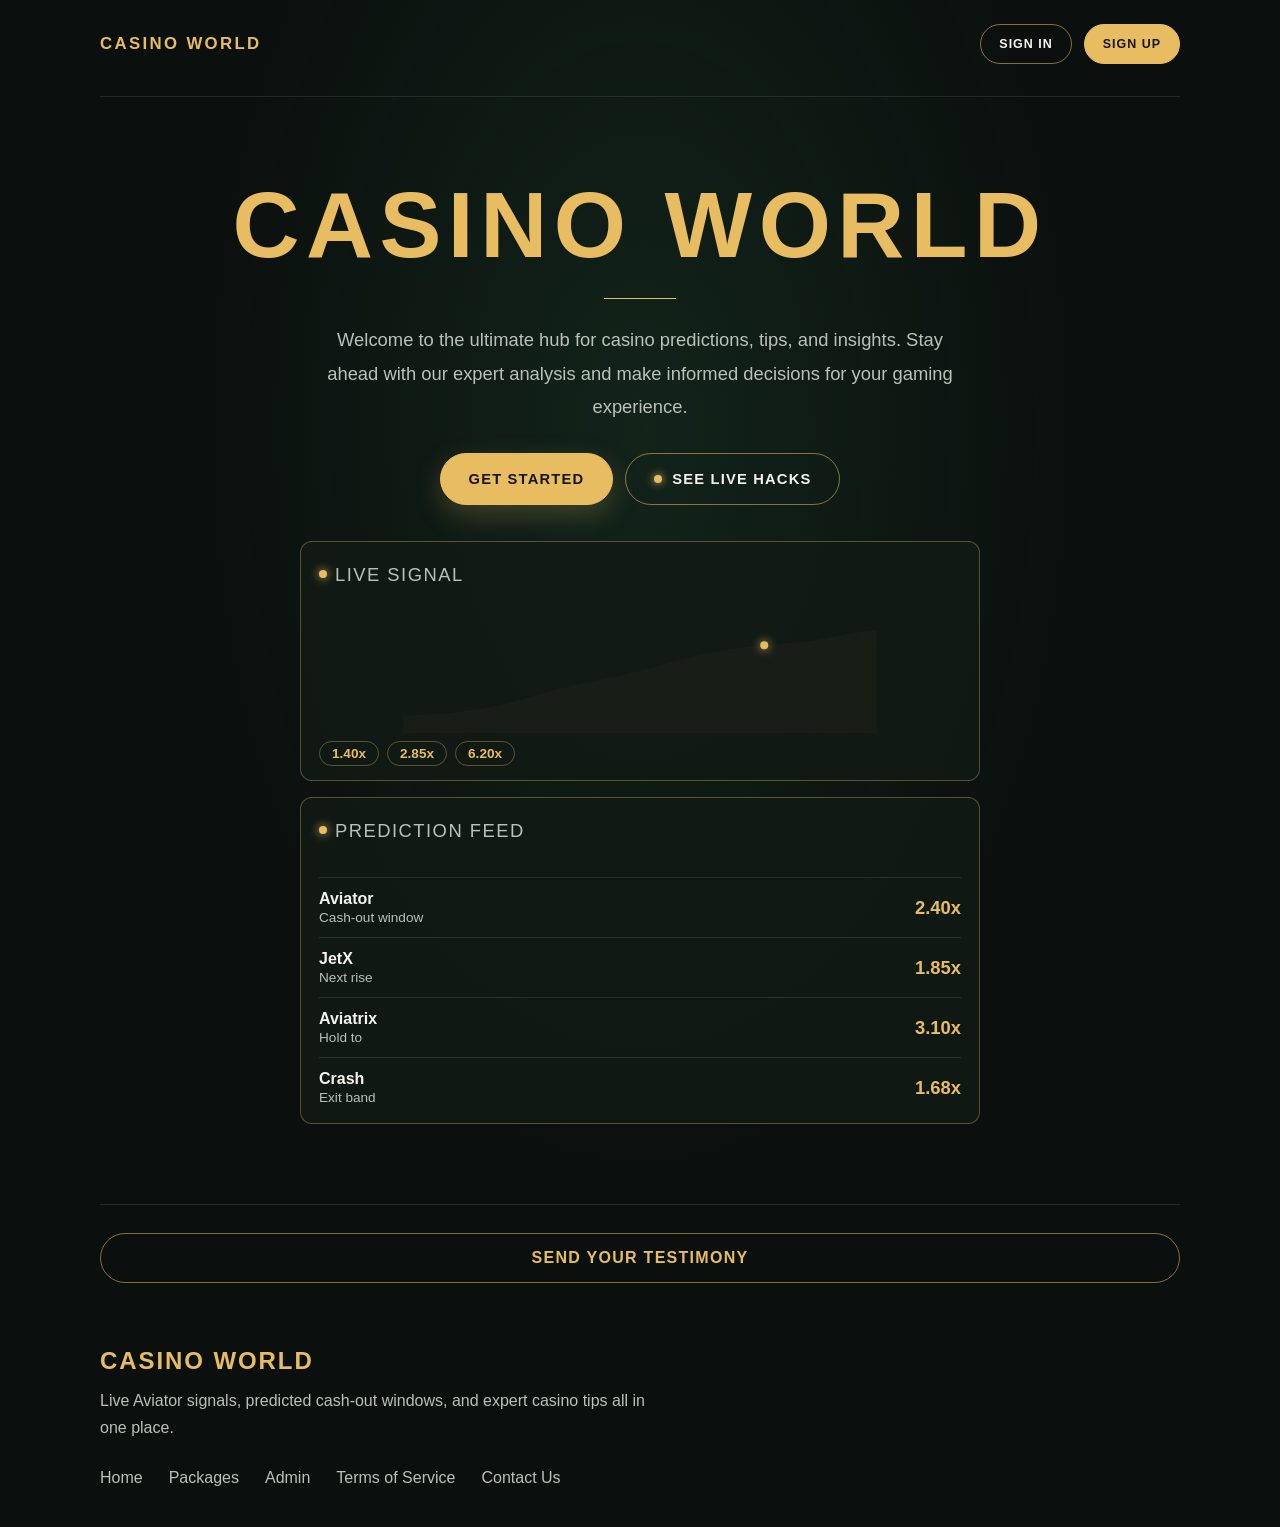
==== index.html @ 579b21f0 "Add the Casino World site." ====
<!DOCTYPE html>
<html lang="en">
    <head>
        <meta charset="UTF-8">
        <meta name="viewport" content="width=device-width, initial-scale=1.0">
        <meta name="description" content="Casino predictions hub for the latest insights and tips.">
        <title>casino world</title>
        <link rel="stylesheet" href="style.css">
    </head>
      <body class="home">
           
        <!-- Header / nav -->
          <div class="header">
            <h2>CASINO WORLD</h2>
            <a class="button" href="login.html">Sign In</a>
            <a class="button" href="signup.html">Sign Up</a>
          </div>
        <hr>
        <!-- Main content /navigation -->
         <div class="main-content">
            <h1> CASINO WORLD </h1>
         <hr>
            <p>Welcome to the ultimate hub for casino predictions, tips, and insights. Stay ahead with our expert analysis and make informed decisions for your gaming experience.</p>
             <div class="actions">
                <a class="button" href="signup.html">Get Started</a>
                <a class="button" href="country.html">See Live Hacks</a>
             </div>
             <div class="signal" aria-hidden="true">
                <p class="signal-kicker"><span class="signal-live"></span> Live signal</p>
                <svg class="signal-chart" viewBox="0 0 640 150">
                    <path class="signal-fill" d="M24 118 C 150 116, 190 88, 260 76 S 390 36, 480 30 S 560 16, 616 12 L 616 140 L 24 140 Z"></path>
                    <path id="signal-route" class="signal-path" pathLength="1" d="M24 118 C 150 116, 190 88, 260 76 S 390 36, 480 30 S 560 16, 616 12"></path>
                    <circle class="signal-dot" r="5">
                        <animateMotion dur="3.8s" repeatCount="indefinite" calcMode="spline" keyTimes="0;1" keySplines="0.42 0 0.2 1">
                            <mpath href="#signal-route"></mpath>
                        </animateMotion>
                    </circle>
                </svg>
                <div class="signal-reads">
                    <span>1.40x</span>
                    <span>2.85x</span>
                    <span>6.20x</span>
                </div>
             </div>
             <section class="feed" aria-label="Prediction feed">
                <p class="signal-kicker"><span class="signal-live"></span> Prediction feed</p>
                <ul>
                    <li>
                        <span class="feed-copy">
                            <span class="feed-game">Aviator</span>
                            <span class="feed-note">Cash-out window</span>
                        </span>
                        <span class="feed-odd" data-base="2.40" data-swing="0.35">2.40x</span>
                    </li>
                    <li>
                        <span class="feed-copy">
                            <span class="feed-game">JetX</span>
                            <span class="feed-note">Next rise</span>
                        </span>
                        <span class="feed-odd" data-base="1.85" data-swing="0.22">1.85x</span>
                    </li>
                    <li>
                        <span class="feed-copy">
                            <span class="feed-game">Aviatrix</span>
                            <span class="feed-note">Hold to</span>
                        </span>
                        <span class="feed-odd" data-base="3.10" data-swing="0.40">3.10x</span>
                    </li>
                    <li>
                        <span class="feed-copy">
                            <span class="feed-game">Crash</span>
                            <span class="feed-note">Exit band</span>
                        </span>
                        <span class="feed-odd" data-base="1.62" data-swing="0.18">1.62x</span>
                    </li>
                </ul>
             </section>
         </div>
       <hr>
        <!-- Footer / navigation -->
         <button type="button">Send your testimony</button>
         <div class="footer">
            <h1> CASINO WORLD </h1>
            <p>Live Aviator signals, predicted cash-out windows, and expert casino tips all in one place.</p>
             <div class="footer-links">
                <a href="index.html">Home</a>
                <a href="plist.html">Packages</a>
                <a href="admin.html">Admin</a>
                <a href="#">Terms of Service</a>
                <a href="#">Contact Us</a>
             </div>
         </div>
         <script src="java.s"></script>
         </body>
</html>
---- style.css ----
﻿:root {
    color-scheme: dark;
    font-family: "Segoe UI", Arial, sans-serif;
    background: #0b100e;
    color: #f5f3eb;
    font-synthesis: none;
    text-rendering: optimizeLegibility;
    -webkit-font-smoothing: antialiased;
    --gold: #e8bd62;
    --muted: #b9c1ba;
}

* {
    box-sizing: border-box;
}

body {
    min-width: 320px;
    min-height: 100vh;
    margin: 0;
    background:
        radial-gradient(ellipse at 50% 28%, rgba(33, 77, 52, 0.32), transparent 48%),
        #0b100e;
}

.header,
.main-content,
.packages,
.footer,
body > button,
body > hr {
    width: min(100% - 48px, 1080px);
    margin-right: auto;
    margin-left: auto;
}

.header {
    display: flex;
    align-items: center;
    gap: 12px;
    padding: 24px 0;
}

.header h2 {
    margin: 0 auto 0 0;
    color: var(--gold);
    font-size: 1.05rem;
    letter-spacing: 0.14em;
}

button,
a.button {
    display: inline-flex;
    align-items: center;
    justify-content: center;
    min-height: 44px;
    padding: 0 20px;
    border: 1px solid rgba(232, 189, 98, 0.55);
    border-radius: 7px;
    background: transparent;
    color: #f5f3eb;
    font: inherit;
    font-weight: 600;
    text-decoration: none;
    cursor: pointer;
    transition: background-color 160ms ease, transform 160ms ease;
}

button:hover,
a.button:hover {
    transform: translateY(-1px);
    background: rgba(232, 189, 98, 0.12);
}

button:focus-visible,
a:focus-visible {
    outline: 2px solid var(--gold);
    outline-offset: 4px;
}

.header a.button:last-child,
.main-content a.button:first-of-type {
    border-color: var(--gold);
    background: var(--gold);
    color: #17150f;
}

hr {
    height: 1px;
    border: 0;
    background: rgba(255, 255, 255, 0.1);
}

.main-content {
    display: flex;
    min-height: 470px;
    min-width: 0;
    flex-direction: column;
    align-items: center;
    justify-content: center;
    padding: 72px 24px;
    text-align: center;
}

.main-content h1 {
    margin: 0;
    color: var(--gold);
    font-size: clamp(2.8rem, 8vw, 5.8rem);
    line-height: 1.05;
    letter-spacing: 0.07em;
}

.main-content hr {
    width: 72px;
    margin: 24px 0;
    background: var(--gold);
}

.main-content p {
    max-width: 650px;
    margin: 0 0 30px;
    color: var(--muted);
    font-size: clamp(1rem, 2vw, 1.15rem);
    line-height: 1.8;
}

.actions {
    display: flex;
    flex-wrap: wrap;
    justify-content: center;
    gap: 8px;
}

.signal {
    width: min(100%, 680px);
    min-width: 0;
    max-width: 100%;
    margin-top: 36px;
    padding: 16px 18px 14px;
    border: 1px solid rgba(232, 189, 98, 0.35);
    border-radius: 12px;
    background: rgba(18, 26, 22, 0.85);
}

.signal-kicker {
    display: flex;
    align-items: center;
    gap: 8px;
    margin: 0;
    color: var(--muted);
    font-size: 0.75rem;
    letter-spacing: 0.08em;
    text-transform: uppercase;
}

.signal-live {
    width: 8px;
    height: 8px;
    border-radius: 50%;
    background: var(--gold);
    box-shadow: 0 0 10px var(--gold);
    animation: signal-blink 1.6s ease-in-out infinite;
}

.signal-chart {
    display: block;
    width: 100%;
    max-width: 100%;
    height: 120px;
    margin-top: 6px;
}

.signal-fill {
    fill: rgba(232, 189, 98, 0.14);
    opacity: 0.2;
    animation: signal-fill 3.8s ease-in-out infinite;
}

.signal-path {
    fill: none;
    stroke: var(--gold);
    stroke-width: 3;
    stroke-linecap: round;
    stroke-dasharray: 1;
    stroke-dashoffset: 1;
    animation: signal-draw 3.8s ease-in-out infinite;
}

.signal-dot {
    fill: var(--gold);
    filter: drop-shadow(0 0 6px rgba(232, 189, 98, 0.95));
}

.signal-reads {
    display: flex;
    flex-wrap: wrap;
    gap: 8px;
}

.signal-reads span {
    padding: 4px 12px;
    border: 1px solid rgba(232, 189, 98, 0.35);
    border-radius: 999px;
    color: var(--gold);
    font-size: 0.85rem;
    font-weight: 700;
    animation: signal-pop 2.4s ease-in-out infinite;
}

.signal-reads span:nth-child(2) {
    animation-delay: 0.35s;
}

.signal-reads span:nth-child(3) {
    animation-delay: 0.7s;
}

@keyframes signal-blink {
    0%, 100% { opacity: 0.35; }
    50% { opacity: 1; }
}

@keyframes signal-draw {
    0% { stroke-dashoffset: 1; opacity: 0.4; }
    70%, 100% { stroke-dashoffset: 0; opacity: 1; }
}

@keyframes signal-fill {
    0% { opacity: 0; }
    70%, 100% { opacity: 1; }
}

@keyframes signal-pop {
    0%, 100% { opacity: 0.4; transform: translateY(3px); }
    45% { opacity: 1; transform: translateY(0); background: rgba(232, 189, 98, 0.12); }
}

.feed {
    width: min(100%, 680px);
    min-width: 0;
    max-width: 100%;
    margin-top: 16px;
    padding: 16px 18px 6px;
    border: 1px solid rgba(232, 189, 98, 0.35);
    border-radius: 12px;
    background: rgba(18, 26, 22, 0.85);
    text-align: left;
}

.feed ul {
    margin: 10px 0 0;
    padding: 0;
    list-style: none;
}

.feed li {
    display: flex;
    align-items: center;
    gap: 12px;
    padding: 12px 0;
    border-top: 1px solid rgba(255, 255, 255, 0.1);
}

.feed-copy {
    flex: 1;
    min-width: 0;
}

.feed-game,
.feed-note {
    display: block;
}

.feed-game {
    font-weight: 700;
}

.feed-note {
    margin-top: 2px;
    color: var(--muted);
    font-size: 0.85rem;
}

.feed-odd {
    color: var(--gold);
    font-size: 1.15rem;
    font-weight: 700;
}

.feed-odd.is-hot {
    animation: signal-pop 0.55s ease;
}

@media (prefers-reduced-motion: reduce) {
    .signal-live,
    .signal-fill,
    .signal-path,
    .signal-reads span,
    .feed-odd.is-hot {
        animation: none;
    }

    .signal-path {
        stroke-dashoffset: 0;
    }

    .signal-fill,
    .signal-reads span {
        opacity: 1;
    }

    .signal-dot {
        display: none;
    }

    .home .actions a.button:last-of-type::before {
        animation: none;
    }
}

body > button {
    display: block;
    margin-top: 28px;
    color: var(--gold);
}

.home .header a.button,
.home .actions a.button,
.home > button {
    border-radius: 999px;
    letter-spacing: 0.08em;
    text-transform: uppercase;
}

.home .header a.button {
    min-height: 40px;
    padding: 0 18px;
    font-size: 0.78rem;
}

.home .actions {
    gap: 12px;
}

.home .actions a.button {
    min-height: 52px;
    padding: 0 28px;
    font-size: 0.92rem;
}

.home .actions a.button:first-of-type {
    box-shadow: 0 10px 28px rgba(232, 189, 98, 0.22);
}

.home .actions a.button:last-of-type::before {
    content: "";
    width: 8px;
    height: 8px;
    margin-right: 10px;
    border-radius: 50%;
    background: var(--gold);
    box-shadow: 0 0 8px var(--gold);
    animation: signal-blink 1.6s ease-in-out infinite;
}

.home .header a.button:hover,
.home .actions a.button:hover,
.home > button:hover {
    background: var(--gold);
    color: #17150f;
}

.home .actions a.button:last-of-type:hover::before {
    background: #17150f;
    box-shadow: none;
}

.home > button {
    min-height: 50px;
    border-color: rgba(232, 189, 98, 0.55);
    background: transparent;
    color: var(--gold);
}

.footer {
    padding: 64px 0 40px;
}

.footer h1 {
    margin: 0 0 12px;
    color: var(--gold);
    font-size: 1.5rem;
    letter-spacing: 0.08em;
}

.footer p {
    max-width: 560px;
    margin: 0;
    color: var(--muted);
    line-height: 1.7;
}

.footer-links {
    display: flex;
    flex-wrap: wrap;
    gap: 12px 26px;
    margin-top: 28px;
}

.footer-links a {
    color: var(--muted);
    text-decoration: none;
}

.footer-links a:hover {
    color: var(--gold);
}

.packages {
    max-width: 720px;
    padding-bottom: 24px;
}

.packages h1 {
    margin: 8px 0 8px;
    color: var(--gold);
    font-size: clamp(2rem, 5vw, 3rem);
    letter-spacing: 0.06em;
    text-align: center;
}

.packages .subtitle {
    margin: 0 0 28px;
    color: var(--muted);
    text-align: center;
}

.card {
    margin-bottom: 16px;
    padding: 24px;
    border: 1px solid rgba(232, 189, 98, 0.35);
    border-radius: 12px;
    background: rgba(18, 26, 22, 0.85);
    box-shadow: 0 20px 50px rgba(0, 0, 0, 0.28);
}

.price {
    color: var(--gold);
    font-size: 1.75rem;
    font-weight: 700;
}

.price .currency {
    margin-right: 4px;
    font-size: 0.72em;
}

.available {
    margin-left: 10px;
    padding: 3px 10px;
    border: 1px solid var(--gold);
    border-radius: 999px;
    color: var(--gold);
    font-size: 0.75rem;
    letter-spacing: 0.06em;
}

.desc {
    margin: 12px 0 18px;
    color: var(--muted);
}

.card button,
.card a.button {
    width: 100%;
    border-color: var(--gold);
    background: var(--gold);
    color: #17150f;
}

.card button:hover,
.card a.button:hover {
    background: var(--gold);
}

.momo-card .momo-top {
    display: flex;
    align-items: center;
    justify-content: space-between;
    color: var(--muted);
    font-size: 0.75rem;
    letter-spacing: 0.08em;
}

.momo-card h1 {
    margin: 14px 0 4px;
    color: var(--gold);
    font-size: 1.5rem;
    letter-spacing: 0.04em;
    text-align: left;
}

.login-container.momo-card p {
    margin: 0;
    color: var(--muted);
    text-align: left;
}

.momo-card .amount,
.momo-card .green {
    color: var(--gold);
    font-weight: 700;
}

.momo-card .amount {
    margin: 16px 0;
    font-size: 2rem;
}

.momo-box {
    margin-top: 8px;
    padding: 4px 16px;
    border: 1px solid rgba(232, 189, 98, 0.35);
    border-radius: 12px;
}

.momo-row {
    display: flex;
    align-items: flex-start;
    justify-content: space-between;
    gap: 12px;
    margin: 14px 0;
    font-size: 0.9rem;
}

.momo-row .label {
    color: var(--muted);
    letter-spacing: 0.06em;
}

.momo-row .value {
    min-width: 0;
    font-weight: 700;
    text-align: right;
    overflow-wrap: anywhere;
}

button.copy {
    min-height: 0;
    margin-left: 8px;
    padding: 4px 10px;
    border: 1px solid var(--gold);
    border-radius: 999px;
    background: transparent;
    color: var(--gold);
    font-size: 0.75rem;
    font-weight: 700;
}

button.copy:hover {
    background: rgba(232, 189, 98, 0.12);
}

.steps {
    margin-top: 20px;
    line-height: 1.6;
}

.steps p + p {
    margin-top: 10px;
}

.upload {
    margin-top: 20px;
}

.receipt {
    display: flex;
    flex-direction: column;
    align-items: center;
    gap: 6px;
    padding: 22px 16px;
    border: 1px dashed rgba(232, 189, 98, 0.55);
    border-radius: 12px;
    background: #0b100e;
    text-align: center;
    cursor: pointer;
}

.receipt:hover,
.receipt:focus-within,
.receipt.is-drag,
.receipt.has-file {
    border-style: solid;
    border-color: var(--gold);
    background: rgba(232, 189, 98, 0.08);
}

.receipt-kicker {
    color: var(--muted);
    font-size: 0.75rem;
    letter-spacing: 0.08em;
}

.receipt-title {
    color: var(--gold);
    font-weight: 700;
}

.receipt-hint {
    color: var(--muted);
    font-size: 0.85rem;
}

.login-container.momo-card .receipt input[type="file"] {
    position: absolute;
    width: 1px;
    height: 1px;
    min-height: 0;
    margin: 0;
    padding: 0;
    overflow: hidden;
    clip: rect(0, 0, 0, 0);
    border: 0;
}

@media (max-width: 560px) {
    .header,
    .main-content,
    .packages,
    .footer,
    body > button,
    body > hr {
        width: min(100% - 32px, 1080px);
    }

    .header {
        flex-wrap: wrap;
        gap: 8px;
    }

    .header h2 {
        flex: 1 0 100%;
        margin-bottom: 4px;
        font-size: 0.85rem;
        letter-spacing: 0.08em;
    }

    .header a.button {
        min-height: 40px;
        padding: 0 12px;
        font-size: 0.85rem;
    }

    .main-content {
        min-height: 420px;
        padding: 56px 0;
    }

    .main-content h1 {
        font-size: 1.75rem;
        letter-spacing: 0.03em;
    }

    .main-content a.button {
        padding: 0 14px;
        font-size: 0.9rem;
    }

    .home .actions {
        flex-direction: column;
        width: 100%;
    }

    .home .actions a.button {
        width: 100%;
    }

    .footer {
        padding-top: 48px;
    }

    .packages h1 {
        font-size: 1.4rem;
        letter-spacing: 0.02em;
        line-height: 1.2;
    }

    .login-container.momo-card {
        padding: 28px 18px;
    }

    .login-container.momo-card .steps p {
        overflow-wrap: anywhere;
    }

    .momo-row {
        flex-direction: column;
        gap: 4px;
    }

    .momo-row .value {
        text-align: left;
    }

    .footer-links {
        gap: 10px 16px;
    }

    .partner-tabs {
        grid-template-columns: 1fr;
    }
}

.login-container {
    width: min(100% - 32px, 420px);
    margin: 10vh auto 0;
    padding: 36px 32px;
    border: 1px solid rgba(232, 189, 98, 0.35);
    border-radius: 12px;
    background: rgba(18, 26, 22, 0.85);
    box-shadow: 0 20px 50px rgba(0, 0, 0, 0.4);
}

.partner-access h2 {
    margin-bottom: 6px;
}

.partner-access .partner-kicker {
    margin: 0 0 20px;
    color: var(--muted);
    font-size: 0.75rem;
    letter-spacing: 0.12em;
    text-transform: uppercase;
}

.partner-tabs {
    display: grid;
    grid-template-columns: 1fr 1fr;
    gap: 8px;
    margin-bottom: 20px;
}

.partner-tabs button {
    min-height: 44px;
    padding: 8px;
    line-height: 1.2;
    text-align: center;
    white-space: normal;
}

@media (max-width: 560px) {
    .partner-tabs {
        grid-template-columns: 1fr;
    }
}

.partner-tabs .is-on {
    border-color: var(--gold);
    background: var(--gold);
    color: #17150f;
}

.partner-access .note {
    color: var(--muted);
}

.partner-access .back-link {
    display: flex;
    width: 100%;
    margin-top: 12px;
}

.login-container h2 {
    margin: 0 0 24px;
    color: var(--gold);
    text-align: center;
    letter-spacing: 0.06em;
}

.login-container form:not([hidden]) {
    display: flex;
    flex-direction: column;
    gap: 8px;
}

.login-container label {
    color: var(--muted);
    font-size: 0.9rem;
}

.login-container input {
    min-height: 44px;
    margin-bottom: 12px;
    padding: 0 14px;
    border: 1px solid rgba(255, 255, 255, 0.18);
    border-radius: 7px;
    background: #0b100e;
    color: #f5f3eb;
    font: inherit;
}

.login-container input:focus {
    border-color: var(--gold);
    outline: 2px solid rgba(232, 189, 98, 0.35);
}

.login-container button[type="submit"] {
    gap: 10px;
    margin-top: 8px;
    border-color: var(--gold);
    background: var(--gold);
    color: #17150f;
}

.login-container button .flag {
    flex: 0 0 auto;
    box-shadow: 0 0 0 1px rgba(23, 21, 15, 0.35);
}

.login-container.country-pick button[type="submit"] {
    justify-content: flex-start;
    min-height: 64px;
    padding: 0 22px;
    border-radius: 999px;
    border-color: rgba(232, 189, 98, 0.55);
    background: transparent;
    color: #f5f3eb;
    font-size: 0.95rem;
    letter-spacing: 0.08em;
    text-transform: uppercase;
}

.login-container.country-pick button[type="submit"]:hover {
    background: var(--gold);
    color: #17150f;
}

.login-container.country-pick .flag,
.login-container.country-pick .flag svg {
    width: 36px;
    height: 24px;
}

.login-container.country-pick .flag {
    border-radius: 4px;
    box-shadow: 0 0 0 1px rgba(232, 189, 98, 0.45);
}

.login-container.connect-card button[type="submit"] {
    min-height: 52px;
    border-radius: 999px;
    letter-spacing: 0.08em;
    text-transform: uppercase;
    font-size: 0.92rem;
    box-shadow: 0 10px 28px rgba(232, 189, 98, 0.22);
}

.login-container.connect-card button[type="submit"]:hover {
    background: var(--gold);
    color: #17150f;
}

.phone-field {
    display: flex;
    align-items: stretch;
    margin-bottom: 12px;
    overflow: hidden;
    border: 1px solid rgba(255, 255, 255, 0.18);
    border-radius: 7px;
    background: #0b100e;
}

.phone-field:focus-within {
    border-color: var(--gold);
    outline: 2px solid rgba(232, 189, 98, 0.35);
}

.dial-code {
    display: flex;
    align-items: center;
    gap: 8px;
    padding: 0 12px;
    border-right: 1px solid rgba(255, 255, 255, 0.18);
    color: var(--gold);
    font-weight: 600;
    white-space: nowrap;
}

.flag {
    display: block;
    width: 24px;
    height: 16px;
    overflow: hidden;
    border-radius: 2px;
}

.flag[hidden] {
    display: none;
}

.flag svg {
    display: block;
    width: 24px;
    height: 16px;
}

.phone-field input {
    min-width: 0;
    flex: 1;
    margin-bottom: 0;
    border: 0;
    border-radius: 0;
}

.phone-field input:focus {
    border-color: transparent;
    outline: none;
}

.login-container p {
    margin: 20px 0 0;
    color: var(--muted);
    text-align: center;
}

.login-container a {
    color: var(--gold);
}

.admin-header,
.admin-main {
    width: min(100% - 48px, 1080px);
    margin-right: auto;
    margin-left: auto;
}

.admin-header {
    display: flex;
    align-items: center;
    gap: 16px;
    padding: 24px 0;
}

.admin-header h2 {
    margin: 0 auto 0 0;
    color: var(--gold);
    font-size: 1.05rem;
    letter-spacing: 0.14em;
}

.admin-header h2 span {
    margin-left: 8px;
    padding: 3px 8px;
    border: 1px solid var(--gold);
    border-radius: 999px;
    color: var(--gold);
    font-size: 0.7rem;
    letter-spacing: 0.08em;
}

.admin-nav {
    display: flex;
    flex-wrap: wrap;
    gap: 8px;
}

.admin-nav .is-on {
    border-color: var(--gold);
    background: var(--gold);
    color: #17150f;
}

.admin-intro {
    display: flex;
    align-items: flex-end;
    justify-content: space-between;
    gap: 16px;
    padding: 12px 0 8px;
}

.admin-intro h1 {
    margin: 0 auto 0 0;
    color: var(--gold);
    font-size: clamp(2rem, 4vw, 3rem);
    letter-spacing: 0.04em;
}

.admin .kicker,
.admin-note p,
.admin .card p,
.admin .empty p {
    color: var(--muted);
}

.admin .kicker {
    margin: 0;
    font-size: 0.75rem;
    letter-spacing: 0.08em;
    text-transform: uppercase;
}

.admin-note h2,
.revenue-section h2,
.testimonies h2,
.partner-add h2 {
    margin: 0 0 8px;
    color: var(--gold);
    letter-spacing: 0.04em;
}

.admin-note {
    margin-bottom: 20px;
}

.admin-stats,
.admin .cards {
    display: grid;
    grid-template-columns: repeat(auto-fit, minmax(220px, 1fr));
    gap: 16px;
    margin-bottom: 16px;
}

.admin .card h3 {
    margin: 0;
    color: var(--muted);
    font-size: 0.8rem;
    font-weight: 600;
    letter-spacing: 0.08em;
    text-transform: uppercase;
}

.admin .amount {
    margin: 10px 0;
    color: var(--gold);
    font-size: 2rem;
    font-weight: 700;
}

.admin .card p:last-child {
    margin: 0;
}

.revenue-section {
    margin-bottom: 16px;
}

.revenue-table .row {
    display: flex;
    justify-content: space-between;
    gap: 12px;
    padding: 12px 0;
    border-bottom: 1px solid rgba(255, 255, 255, 0.1);
}

.revenue-table .row:last-child {
    border-bottom: 0;
    padding-bottom: 0;
}

.revenue-table .row.active span:last-child {
    color: var(--gold);
    font-weight: 700;
}

.testimonies {
    margin: 8px 0 40px;
}

.admin .empty {
    padding: 28px 16px;
    border: 1px dashed rgba(232, 189, 98, 0.55);
    border-radius: 12px;
    text-align: center;
}

.visually-hidden {
    position: absolute;
    width: 1px;
    height: 1px;
    overflow: hidden;
    clip: rect(0, 0, 0, 0);
}

.members-panel {
    margin-bottom: 40px;
}

.member-search {
    display: block;
    margin-bottom: 18px;
}

.member-search input {
    width: 100%;
    min-height: 44px;
    margin: 0;
    padding: 0 14px;
    border: 1px solid rgba(255, 255, 255, 0.18);
    border-radius: 7px;
    background: #0b100e;
    color: #f5f3eb;
    font: inherit;
}

.member-search input:focus {
    border-color: var(--gold);
    outline: 2px solid rgba(232, 189, 98, 0.35);
}

.members-wrap {
    overflow-x: auto;
}

.members {
    width: 100%;
    border-collapse: collapse;
}

.members th {
    padding: 0 16px 12px;
    color: var(--muted);
    font-size: 0.75rem;
    font-weight: 600;
    letter-spacing: 0.08em;
    text-align: left;
    text-transform: uppercase;
}

.members td {
    padding: 16px;
    border-top: 1px solid rgba(255, 255, 255, 0.1);
    vertical-align: middle;
}

.member-name,
.joined-date {
    display: block;
    font-weight: 700;
}

.member-email,
.joined-time {
    display: block;
    margin-top: 4px;
    color: var(--muted);
    font-size: 0.85rem;
}

.badge-unpaid,
.badge-paid {
    display: inline-flex;
    padding: 4px 10px;
    border: 1px solid #e24b4b;
    border-radius: 999px;
    color: #e24b4b;
    font-size: 0.75rem;
    font-weight: 700;
    letter-spacing: 0.06em;
}

.badge-paid {
    border-color: var(--gold);
    color: var(--gold);
}

.referral-pill {
    display: inline-flex;
    padding: 4px 12px;
    border-radius: 999px;
    background: rgba(232, 189, 98, 0.12);
    color: var(--gold);
    font-size: 0.85rem;
    font-weight: 600;
}

.members-empty {
    margin: 16px 0 0;
    color: var(--muted);
    text-align: center;
}

.partner-add {
    margin-bottom: 16px;
}

.partner-add h2 {
    margin-top: 0;
}

.partner-form {
    display: grid;
    grid-template-columns: 1fr 1fr;
    gap: 12px 16px;
}

.partner-form label {
    display: flex;
    flex-direction: column;
    gap: 6px;
    color: var(--muted);
    font-size: 0.75rem;
    font-weight: 600;
    letter-spacing: 0.08em;
    text-transform: uppercase;
}

.partner-form input,
.partner-form select {
    width: 100%;
    min-height: 44px;
    margin: 0;
    padding: 0 14px;
    border: 1px solid rgba(255, 255, 255, 0.18);
    border-radius: 7px;
    background: #0b100e;
    color: #f5f3eb;
    font: inherit;
    font-weight: 400;
    letter-spacing: 0;
    text-transform: none;
}

.partner-form input:focus,
.partner-form select:focus {
    border-color: var(--gold);
    outline: 2px solid rgba(232, 189, 98, 0.35);
}

.partner-form button {
    grid-column: 1 / -1;
}

@media (max-width: 560px) {
    .admin-header,
    .admin-main {
        width: min(100% - 32px, 1080px);
    }

    .admin-header {
        flex-wrap: wrap;
    }

    .admin-header h2 {
        flex: 1 0 100%;
    }

    .admin-intro {
        flex-wrap: wrap;
    }

    .admin-intro {
        align-items: flex-start;
        flex-direction: column;
    }

    .admin-stats,
    .admin .cards {
        grid-template-columns: 1fr;
    }

    .partner-form {
        grid-template-columns: 1fr;
    }
}

@media (prefers-reduced-motion: reduce) {
    *,
    *::before,
    *::after {
        scroll-behavior: auto !important;
        transition-duration: 0.01ms !important;
    }
}
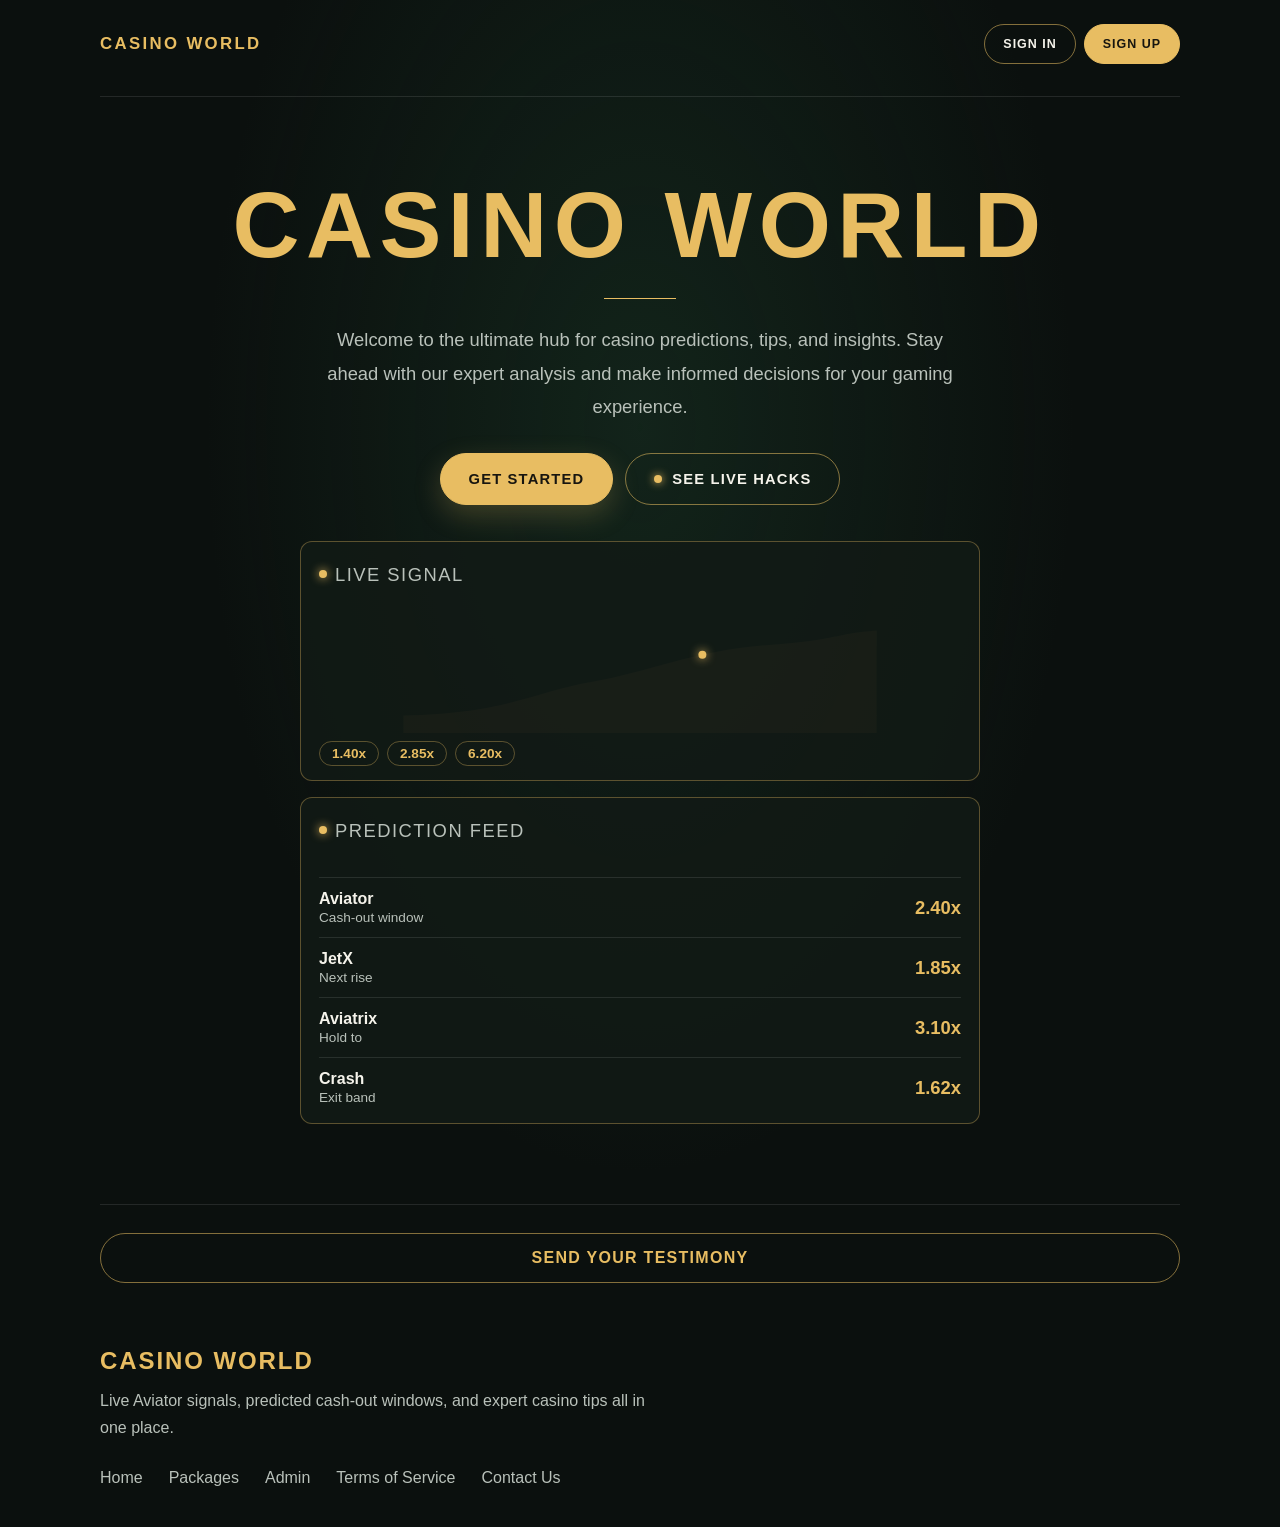
==== commit d02e121f: "Place the sign-in buttons at the top right of the header." ====
--- a/index.html
+++ b/index.html
@@ -12,8 +12,10 @@
         <!-- Header / nav -->
           <div class="header">
             <h2>CASINO WORLD</h2>
-            <a class="button" href="login.html">Sign In</a>
-            <a class="button" href="signup.html">Sign Up</a>
+            <nav class="header-actions">
+                <a class="button" href="login.html">Sign In</a>
+                <a class="button" href="signup.html">Sign Up</a>
+            </nav>
           </div>
         <hr>
         <!-- Main content /navigation -->
--- a/style.css
+++ b/style.css
@@ -46,6 +46,13 @@
     color: var(--gold);
     font-size: 1.05rem;
     letter-spacing: 0.14em;
+}
+
+.header-actions {
+    display: flex;
+    align-items: center;
+    gap: 8px;
+    margin-left: auto;
 }
 
 button,
@@ -646,6 +653,27 @@
         letter-spacing: 0.08em;
     }
 
+    .home .header {
+        flex-wrap: nowrap;
+        align-items: center;
+    }
+
+    .home .header h2 {
+        flex: 1 1 auto;
+        min-width: 0;
+        margin-bottom: 0;
+    }
+
+    .home .header-actions {
+        flex: 0 0 auto;
+    }
+
+    .home .header a.button {
+        min-height: 36px;
+        padding: 0 10px;
+        font-size: 0.68rem;
+    }
+
     .header a.button {
         min-height: 40px;
         padding: 0 12px;
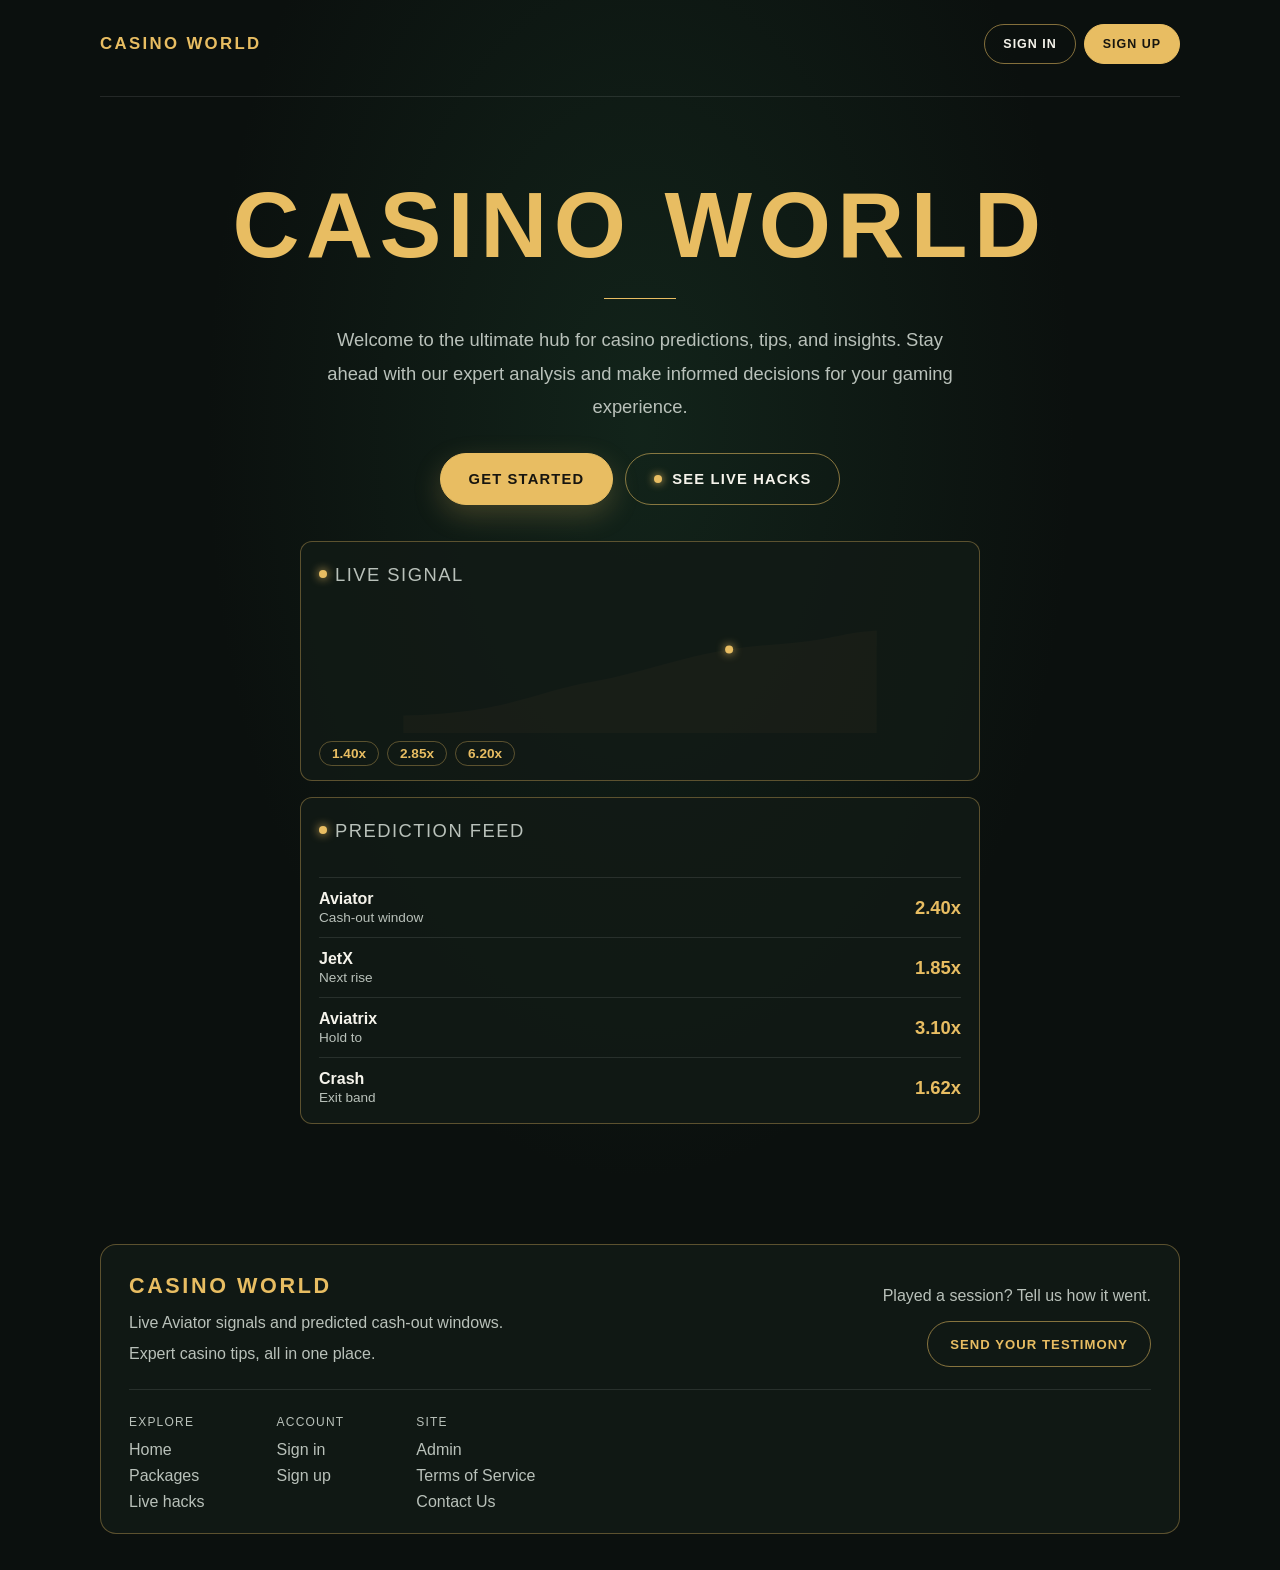
==== commit 1808798a: "Arrange the front-page footer into clear sections." ====
--- a/index.html
+++ b/index.html
@@ -78,20 +78,38 @@
                 </ul>
              </section>
          </div>
-       <hr>
-        <!-- Footer / navigation -->
-         <button type="button">Send your testimony</button>
-         <div class="footer">
-            <h1> CASINO WORLD </h1>
-            <p>Live Aviator signals, predicted cash-out windows, and expert casino tips all in one place.</p>
-             <div class="footer-links">
-                <a href="index.html">Home</a>
-                <a href="plist.html">Packages</a>
-                <a href="admin.html">Admin</a>
-                <a href="#">Terms of Service</a>
-                <a href="#">Contact Us</a>
-             </div>
-         </div>
+        <footer class="footer">
+            <div class="footer-top">
+                <div class="footer-brand">
+                    <h2>Casino World</h2>
+                    <p>Live Aviator signals and predicted cash-out windows.</p>
+                    <p>Expert casino tips, all in one place.</p>
+                </div>
+                <div class="footer-cta">
+                    <p>Played a session? Tell us how it went.</p>
+                    <button type="button">Send your testimony</button>
+                </div>
+            </div>
+            <nav class="footer-nav" aria-label="Footer">
+                <div>
+                    <p class="footer-label">Explore</p>
+                    <a href="index.html">Home</a>
+                    <a href="plist.html">Packages</a>
+                    <a href="country.html">Live hacks</a>
+                </div>
+                <div>
+                    <p class="footer-label">Account</p>
+                    <a href="login.html">Sign in</a>
+                    <a href="signup.html">Sign up</a>
+                </div>
+                <div>
+                    <p class="footer-label">Site</p>
+                    <a href="admin.html">Admin</a>
+                    <a href="#">Terms of Service</a>
+                    <a href="#">Contact Us</a>
+                </div>
+            </nav>
+        </footer>
          <script src="java.s"></script>
          </body>
 </html>
--- a/style.css
+++ b/style.css
@@ -390,36 +390,89 @@
 }
 
 .footer {
-    padding: 64px 0 40px;
-}
-
-.footer h1 {
-    margin: 0 0 12px;
-    color: var(--gold);
-    font-size: 1.5rem;
+    margin-top: 48px;
+    margin-bottom: 36px;
+    padding: 28px 28px 22px;
+    border: 1px solid rgba(232, 189, 98, 0.35);
+    border-radius: 16px;
+    background: rgba(18, 26, 22, 0.85);
+}
+
+.footer-top {
+    display: grid;
+    grid-template-columns: 1.4fr 1fr;
+    gap: 28px;
+    align-items: end;
+    padding-bottom: 22px;
+    border-bottom: 1px solid rgba(255, 255, 255, 0.1);
+}
+
+.footer-brand h2 {
+    margin: 0 0 10px;
+    color: var(--gold);
+    font-size: 1.35rem;
+    letter-spacing: 0.12em;
+    text-transform: uppercase;
+}
+
+.footer p {
+    max-width: 36rem;
+    margin: 0;
+    color: var(--muted);
+    line-height: 1.7;
+}
+
+.footer-brand p + p {
+    margin-top: 4px;
+}
+
+.footer-cta {
+    text-align: right;
+}
+
+.footer-cta p {
+    margin-bottom: 12px;
+}
+
+.footer button {
+    min-height: 46px;
+    padding: 0 22px;
+    border-radius: 999px;
     letter-spacing: 0.08em;
-}
-
-.footer p {
-    max-width: 560px;
-    margin: 0;
-    color: var(--muted);
-    line-height: 1.7;
-}
-
-.footer-links {
-    display: flex;
-    flex-wrap: wrap;
-    gap: 12px 26px;
-    margin-top: 28px;
-}
-
-.footer-links a {
+    text-transform: uppercase;
+    font-size: 0.82rem;
+    color: var(--gold);
+}
+
+.footer button:hover {
+    background: var(--gold);
+    color: #17150f;
+}
+
+.footer-nav {
+    display: grid;
+    grid-template-columns: repeat(3, max-content);
+    gap: 18px 72px;
+    justify-content: start;
+    padding-top: 22px;
+}
+
+.footer-label {
+    margin: 0 0 8px;
+    color: var(--gold);
+    font-size: 0.75rem;
+    letter-spacing: 0.1em;
+    text-transform: uppercase;
+}
+
+.footer-nav a {
+    display: block;
+    margin-top: 8px;
     color: var(--muted);
     text-decoration: none;
 }
 
-.footer-links a:hover {
+.footer-nav a:hover {
     color: var(--gold);
 }
 
@@ -705,7 +758,21 @@
     }
 
     .footer {
-        padding-top: 48px;
+        padding: 22px 18px 16px;
+    }
+
+    .footer-top,
+    .footer-nav {
+        grid-template-columns: 1fr;
+        gap: 18px;
+    }
+
+    .footer-cta {
+        text-align: left;
+    }
+
+    .footer button {
+        width: 100%;
     }
 
     .packages h1 {
@@ -729,10 +796,6 @@
 
     .momo-row .value {
         text-align: left;
-    }
-
-    .footer-links {
-        gap: 10px 16px;
     }
 
     .partner-tabs {
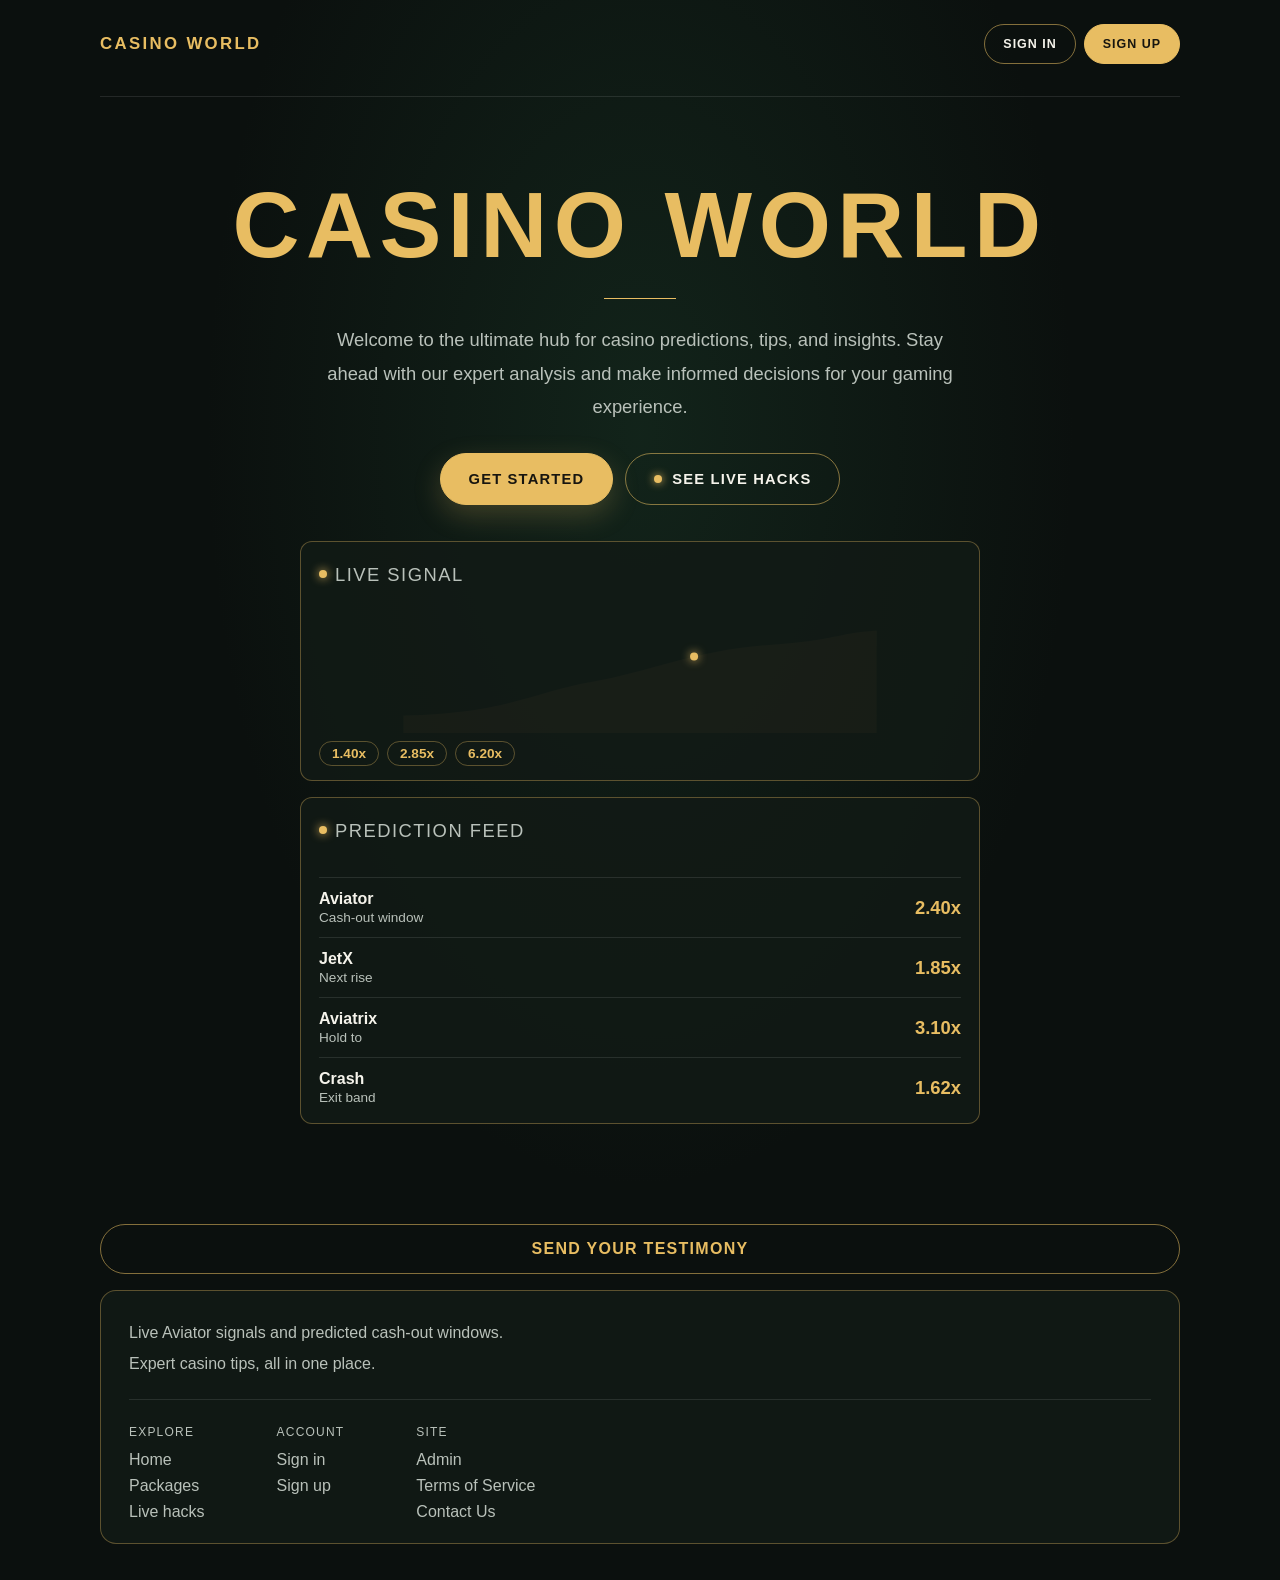
==== commit 378d3479: "Add an admin access code and tidy the overview and footer." ====
--- a/index.html
+++ b/index.html
@@ -78,17 +78,11 @@
                 </ul>
              </section>
          </div>
+        <button type="button">Send your testimony</button>
         <footer class="footer">
-            <div class="footer-top">
-                <div class="footer-brand">
-                    <h2>Casino World</h2>
-                    <p>Live Aviator signals and predicted cash-out windows.</p>
-                    <p>Expert casino tips, all in one place.</p>
-                </div>
-                <div class="footer-cta">
-                    <p>Played a session? Tell us how it went.</p>
-                    <button type="button">Send your testimony</button>
-                </div>
+            <div class="footer-brand">
+                <p>Live Aviator signals and predicted cash-out windows.</p>
+                <p>Expert casino tips, all in one place.</p>
             </div>
             <nav class="footer-nav" aria-label="Footer">
                 <div>
--- a/style.css
+++ b/style.css
@@ -390,7 +390,7 @@
 }
 
 .footer {
-    margin-top: 48px;
+    margin-top: 16px;
     margin-bottom: 36px;
     padding: 28px 28px 22px;
     border: 1px solid rgba(232, 189, 98, 0.35);
@@ -398,11 +398,7 @@
     background: rgba(18, 26, 22, 0.85);
 }
 
-.footer-top {
-    display: grid;
-    grid-template-columns: 1.4fr 1fr;
-    gap: 28px;
-    align-items: end;
+.footer-brand {
     padding-bottom: 22px;
     border-bottom: 1px solid rgba(255, 255, 255, 0.1);
 }
@@ -424,29 +420,6 @@
 
 .footer-brand p + p {
     margin-top: 4px;
-}
-
-.footer-cta {
-    text-align: right;
-}
-
-.footer-cta p {
-    margin-bottom: 12px;
-}
-
-.footer button {
-    min-height: 46px;
-    padding: 0 22px;
-    border-radius: 999px;
-    letter-spacing: 0.08em;
-    text-transform: uppercase;
-    font-size: 0.82rem;
-    color: var(--gold);
-}
-
-.footer button:hover {
-    background: var(--gold);
-    color: #17150f;
 }
 
 .footer-nav {
@@ -761,18 +734,9 @@
         padding: 22px 18px 16px;
     }
 
-    .footer-top,
     .footer-nav {
         grid-template-columns: 1fr;
         gap: 18px;
-    }
-
-    .footer-cta {
-        text-align: left;
-    }
-
-    .footer button {
-        width: 100%;
     }
 
     .packages h1 {
@@ -1024,6 +988,16 @@
     width: min(100% - 48px, 1080px);
     margin-right: auto;
     margin-left: auto;
+}
+
+.admin-header[hidden],
+.admin-main[hidden],
+.admin-lock[hidden] {
+    display: none;
+}
+
+.admin-lock-error {
+    color: #e24b4b;
 }
 
 .admin-header {
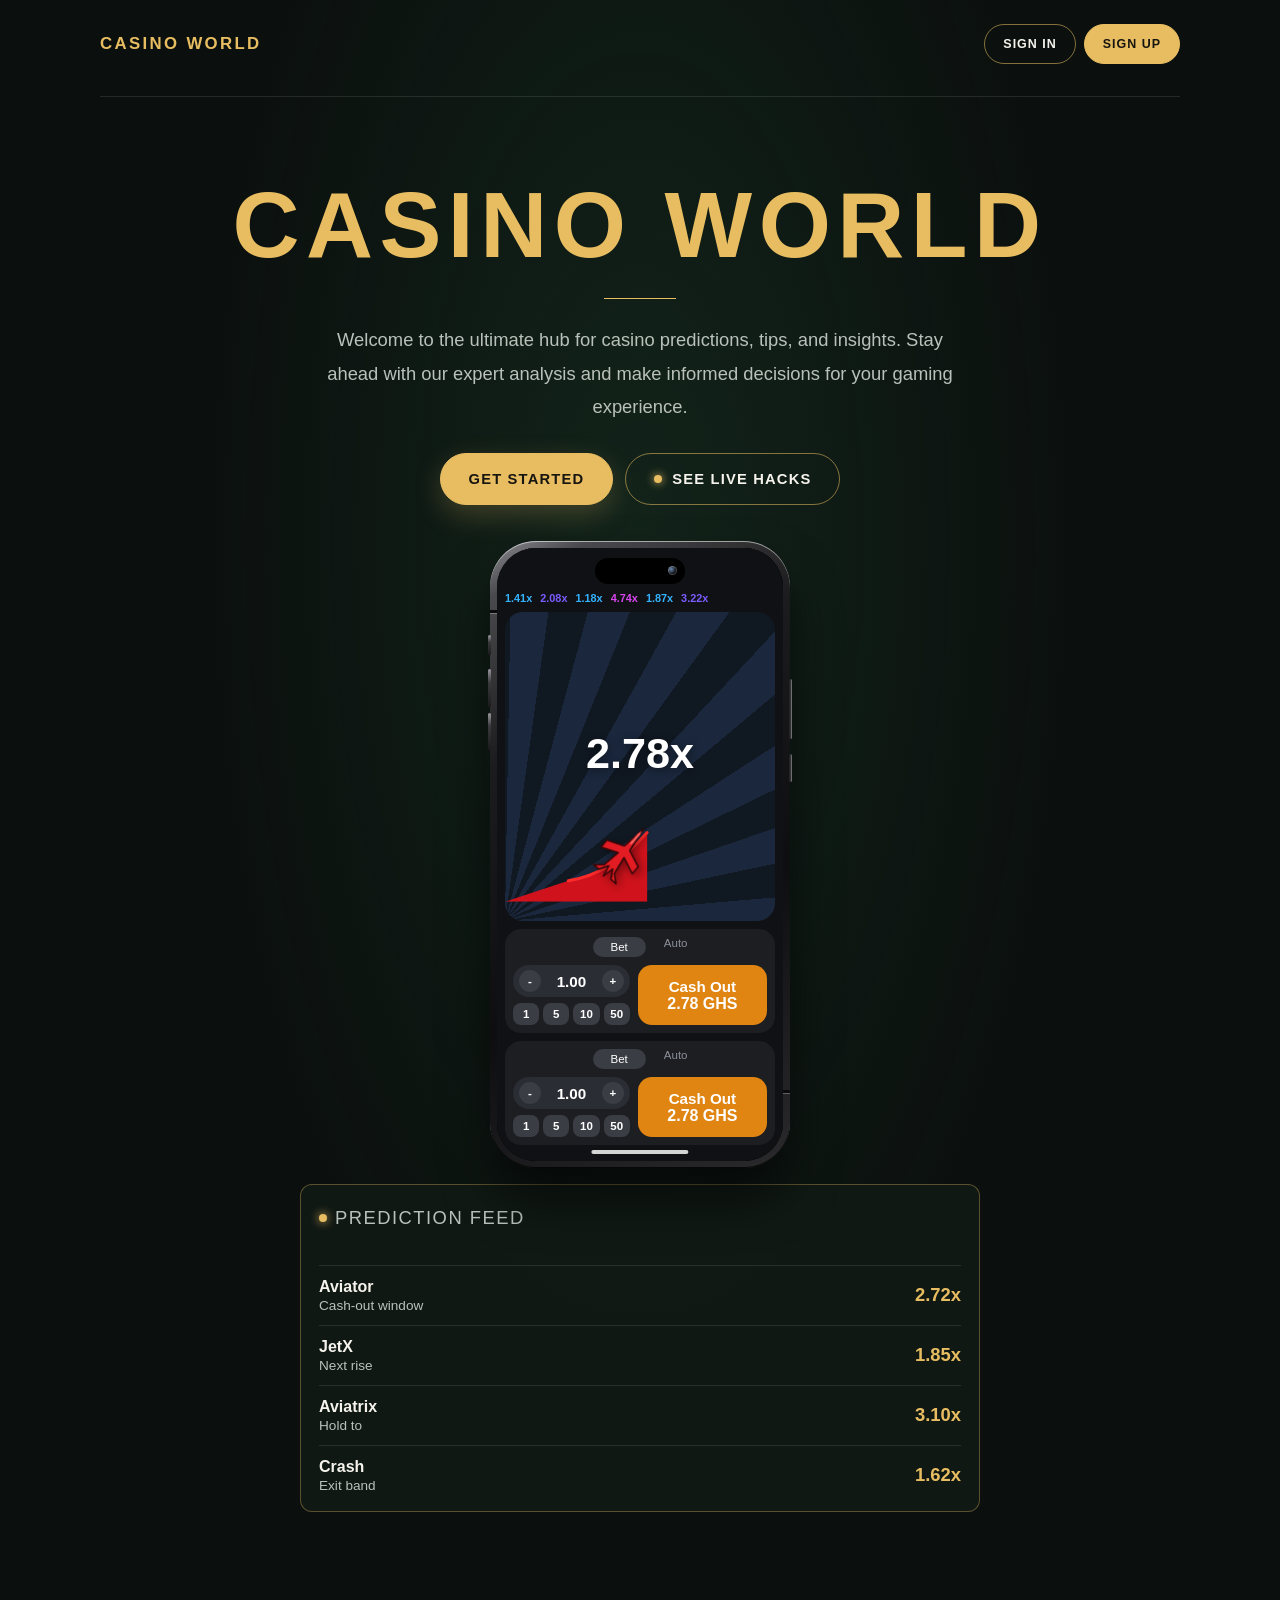
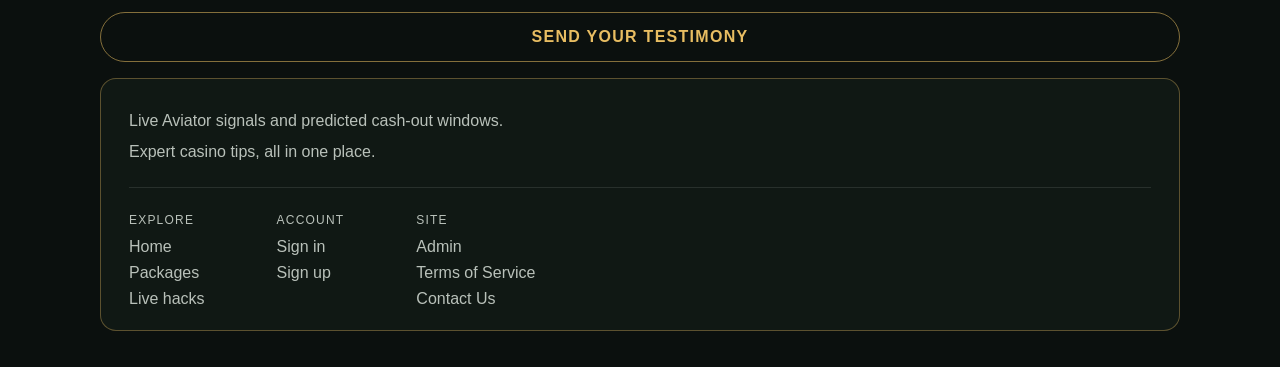
==== commit 5504a304: "Run Aviator bets against the live odds." ====
--- a/index.html
+++ b/index.html
@@ -27,21 +27,88 @@
                 <a class="button" href="signup.html">Get Started</a>
                 <a class="button" href="country.html">See Live Hacks</a>
              </div>
-             <div class="signal" aria-hidden="true">
-                <p class="signal-kicker"><span class="signal-live"></span> Live signal</p>
-                <svg class="signal-chart" viewBox="0 0 640 150">
-                    <path class="signal-fill" d="M24 118 C 150 116, 190 88, 260 76 S 390 36, 480 30 S 560 16, 616 12 L 616 140 L 24 140 Z"></path>
-                    <path id="signal-route" class="signal-path" pathLength="1" d="M24 118 C 150 116, 190 88, 260 76 S 390 36, 480 30 S 560 16, 616 12"></path>
-                    <circle class="signal-dot" r="5">
-                        <animateMotion dur="3.8s" repeatCount="indefinite" calcMode="spline" keyTimes="0;1" keySplines="0.42 0 0.2 1">
-                            <mpath href="#signal-route"></mpath>
-                        </animateMotion>
-                    </circle>
-                </svg>
-                <div class="signal-reads">
-                    <span>1.40x</span>
-                    <span>2.85x</span>
-                    <span>6.20x</span>
+             <div class="home-phone" aria-hidden="true">
+                <div class="iphone-frame">
+                    <span class="iphone-btn iphone-action"></span>
+                    <span class="iphone-btn iphone-vol-up"></span>
+                    <span class="iphone-btn iphone-vol-down"></span>
+                    <span class="iphone-btn iphone-side"></span>
+                    <span class="iphone-btn iphone-camera"></span>
+                    <span class="iphone-band iphone-band-left"></span>
+                    <span class="iphone-band iphone-band-right"></span>
+                    <div class="iphone-screen">
+                        <span class="iphone-island"><span class="iphone-lens"></span></span>
+                        <span class="iphone-glass"></span>
+                        <span class="iphone-home"></span>
+             <div class="signal">
+                <div class="aviator-board">
+                    <ul class="aviator-history" id="aviator-history">
+                        <li>1.41x</li>
+                        <li>2.08x</li>
+                        <li>1.18x</li>
+                        <li>4.74x</li>
+                        <li>1.87x</li>
+                        <li>3.22x</li>
+                    </ul>
+                    <div class="aviator-stage">
+                        <p class="aviator-odd" id="aviator-odd">1.00x</p>
+                        <svg class="aviator-chart" viewBox="0 0 640 640" preserveAspectRatio="xMidYMid meet">
+                            <defs>
+                                <clipPath id="aviator-rise-clip">
+                                    <rect class="aviator-clip" x="0" y="0" width="0" height="640"></rect>
+                                </clipPath>
+                            </defs>
+                            <path class="aviator-fill" clip-path="url(#aviator-rise-clip)" d="M150 590 C 250 575, 330 500, 400 390 C 470 270, 520 170, 545 130 L 545 640 L 0 640 Z"></path>
+                            <path class="aviator-trail" d="M150 590 C 250 575, 330 500, 400 390 C 470 270, 520 170, 545 130"></path>
+                            <g class="aviator-plane" fill="#e31b23" stroke="#3a0608" stroke-width="1.4" stroke-linejoin="round">
+                                <path d="M0 0 L-22 -3.2 L-28 -18 L-36 -18 L-30 -3.4 L-46 -6 L-52 -13 L-52 -7 L-44 -2.2 L-54 0 L-44 2.2 L-52 7 L-52 13 L-46 6 L-30 3.4 L-36 18 L-28 18 L-22 3.2 Z"></path>
+                                <path fill="#ff5c5c" stroke="none" d="M-6 -1.2 L-16 -1.2 L-18 0 L-16 1.2 L-6 1.2 L-2 0 Z"></path>
+                            </g>
+                        </svg>
+                    </div>
+                    <div class="aviator-bets">
+                        <div class="aviator-bet">
+                            <div class="aviator-tabs"><span class="is-on">Bet</span><span>Auto</span></div>
+                            <div class="aviator-row">
+                                <div class="aviator-stake">
+                                    <div class="aviator-amount">
+                                        <button type="button" class="aviator-step" data-step="-1" aria-label="Lower stake">-</button>
+                                        <strong>1.00</strong>
+                                        <button type="button" class="aviator-step" data-step="1" aria-label="Raise stake">+</button>
+                                    </div>
+                                    <div class="aviator-chips">
+                                        <button type="button" class="aviator-chip">1</button>
+                                        <button type="button" class="aviator-chip">5</button>
+                                        <button type="button" class="aviator-chip">10</button>
+                                        <button type="button" class="aviator-chip">50</button>
+                                    </div>
+                                </div>
+                                <button type="button" class="aviator-go"><span>Bet</span><strong>1.00 GHS</strong></button>
+                            </div>
+                        </div>
+                        <div class="aviator-bet">
+                            <div class="aviator-tabs"><span class="is-on">Bet</span><span>Auto</span></div>
+                            <div class="aviator-row">
+                                <div class="aviator-stake">
+                                    <div class="aviator-amount">
+                                        <button type="button" class="aviator-step" data-step="-1" aria-label="Lower stake">-</button>
+                                        <strong>1.00</strong>
+                                        <button type="button" class="aviator-step" data-step="1" aria-label="Raise stake">+</button>
+                                    </div>
+                                    <div class="aviator-chips">
+                                        <button type="button" class="aviator-chip">1</button>
+                                        <button type="button" class="aviator-chip">5</button>
+                                        <button type="button" class="aviator-chip">10</button>
+                                        <button type="button" class="aviator-chip">50</button>
+                                    </div>
+                                </div>
+                                <button type="button" class="aviator-go"><span>Bet</span><strong>1.00 GHS</strong></button>
+                            </div>
+                        </div>
+                    </div>
+                </div>
+             </div>
+                    </div>
                 </div>
              </div>
              <section class="feed" aria-label="Prediction feed">
--- a/style.css
+++ b/style.css
@@ -14,6 +14,10 @@
     box-sizing: border-box;
 }
 
+html {
+    scroll-behavior: smooth;
+}
+
 body {
     min-width: 320px;
     min-height: 100vh;
@@ -21,6 +25,30 @@
     background:
         radial-gradient(ellipse at 50% 28%, rgba(33, 77, 52, 0.32), transparent 48%),
         #0b100e;
+    animation: page-in 260ms ease;
+}
+
+body.is-leaving {
+    animation: page-out 200ms ease forwards;
+    pointer-events: none;
+}
+
+@keyframes page-in {
+    from {
+        opacity: 0;
+    }
+    to {
+        opacity: 1;
+    }
+}
+
+@keyframes page-out {
+    from {
+        opacity: 1;
+    }
+    to {
+        opacity: 0;
+    }
 }
 
 .header,
@@ -138,15 +166,158 @@
     gap: 8px;
 }
 
+.home-phone {
+    width: min(100%, 300px);
+    margin: 36px auto 0;
+}
+
+.iphone-frame {
+    position: relative;
+    aspect-ratio: 71.5 / 149.6;
+    padding: 7px;
+    border-radius: 46px;
+    background:
+        linear-gradient(150deg, #8d8d92 0%, #4a4a4e 7%, #1c1c1e 28%, #0e0e10 62%, #2a2a2c 100%);
+    box-shadow:
+        0 30px 48px rgba(0, 0, 0, 0.55),
+        inset 0 1px 0 rgba(255, 255, 255, 0.55),
+        inset 0 -1px 0 rgba(0, 0, 0, 0.8);
+}
+
+.iphone-screen {
+    position: relative;
+    height: 100%;
+    overflow: hidden;
+    border-radius: 39px;
+    background: #000;
+    box-shadow: inset 0 0 0 2px #050506;
+}
+
+.iphone-island {
+    position: absolute;
+    top: 10px;
+    left: 50%;
+    z-index: 4;
+    display: flex;
+    align-items: center;
+    justify-content: flex-end;
+    width: 90px;
+    height: 26px;
+    padding-right: 8px;
+    border-radius: 20px;
+    background: #000;
+    transform: translateX(-50%);
+}
+
+.iphone-lens {
+    width: 9px;
+    height: 9px;
+    border-radius: 50%;
+    background: radial-gradient(circle at 35% 35%, #6d88b0, #12151c 55%, #05060a 72%);
+    box-shadow: inset 0 0 0 1px rgba(255, 255, 255, 0.25);
+}
+
+.iphone-screen .signal {
+    z-index: 2;
+}
+
+.iphone-glass {
+    position: absolute;
+    inset: 0;
+    z-index: 1;
+    border-radius: inherit;
+    background: linear-gradient(118deg, rgba(255, 255, 255, 0.16) 0%, rgba(255, 255, 255, 0.04) 16%, transparent 34%);
+    pointer-events: none;
+}
+
+.iphone-home {
+    position: absolute;
+    bottom: 7px;
+    left: 50%;
+    z-index: 4;
+    width: 34%;
+    height: 4px;
+    border-radius: 4px;
+    background: rgba(255, 255, 255, 0.82);
+    transform: translateX(-50%);
+}
+
+.iphone-btn {
+    position: absolute;
+    z-index: 1;
+    width: 3px;
+    border-radius: 2px;
+    background: linear-gradient(#9a9aa0, #3a3a3e 35%, #1a1a1c);
+}
+
+.iphone-action,
+.iphone-vol-up,
+.iphone-vol-down {
+    left: -2px;
+}
+
+.iphone-side,
+.iphone-camera {
+    right: -2px;
+    background: linear-gradient(270deg, #9a9aa0, #3a3a3e 35%, #1a1a1c);
+}
+
+.iphone-action {
+    top: 15%;
+    height: 3.2%;
+}
+
+.iphone-vol-up {
+    top: 20.5%;
+    height: 6%;
+}
+
+.iphone-vol-down {
+    top: 27.4%;
+    height: 6%;
+}
+
+.iphone-side {
+    top: 22%;
+    height: 9.5%;
+}
+
+.iphone-camera {
+    top: 34%;
+    height: 4.4%;
+}
+
+.iphone-band {
+    position: absolute;
+    z-index: 2;
+    width: 12px;
+    height: 3px;
+    background: #0a0a0c;
+    box-shadow: 0 1px 0 rgba(255, 255, 255, 0.28);
+}
+
+.iphone-band-left {
+    top: 11%;
+    left: 0;
+}
+
+.iphone-band-right {
+    right: 0;
+    bottom: 12%;
+}
+
 .signal {
-    width: min(100%, 680px);
+    position: relative;
+    width: 100%;
+    height: 100%;
     min-width: 0;
-    max-width: 100%;
-    margin-top: 36px;
-    padding: 16px 18px 14px;
-    border: 1px solid rgba(232, 189, 98, 0.35);
-    border-radius: 12px;
-    background: rgba(18, 26, 22, 0.85);
+    max-width: none;
+    margin: 0;
+    padding: 0;
+    overflow: hidden;
+    border: 0;
+    border-radius: 0;
+    background: transparent;
 }
 
 .signal-kicker {
@@ -158,6 +329,13 @@
     font-size: 0.75rem;
     letter-spacing: 0.08em;
     text-transform: uppercase;
+}
+
+.signal > .signal-kicker {
+    position: absolute;
+    top: 48px;
+    left: 16px;
+    z-index: 2;
 }
 
 .signal-live {
@@ -169,72 +347,290 @@
     animation: signal-blink 1.6s ease-in-out infinite;
 }
 
-.signal-chart {
+.aviator-board {
+    display: flex;
+    flex-direction: column;
+    height: 100%;
+    padding: 44px 8px 16px;
+    background: #101114;
+    box-sizing: border-box;
+}
+
+.aviator-history {
+    display: flex;
+    gap: 8px;
+    margin: 0 0 8px;
+    padding: 0;
+    overflow: hidden;
+    list-style: none;
+    font-size: 0.68rem;
+    font-weight: 700;
+    white-space: nowrap;
+}
+
+.aviator-history li {
+    flex: 0 0 auto;
+}
+
+.aviator-history li.is-low { color: #34b3ff; }
+.aviator-history li.is-mid { color: #7b5cff; }
+.aviator-history li.is-high { color: #d946ef; }
+
+.aviator-stage {
+    position: relative;
+    flex: 1 1 auto;
+    min-width: 0;
+    min-height: 0;
+    height: auto;
+    margin-top: 0;
+    overflow: hidden;
+    border-radius: 18px;
+    background: repeating-conic-gradient(from 214deg at 0% 100%, #101822 0deg 7deg, #1a273c 7deg 14deg);
+}
+
+.aviator-odd,
+.main-content .aviator-odd {
+    position: absolute;
+    top: 46%;
+    left: 50%;
+    z-index: 1;
+    margin: 0;
+    color: #ffffff;
+    font-size: 2.7rem;
+    font-weight: 700;
+    letter-spacing: 0;
+    line-height: 1;
+    text-align: center;
+    text-shadow: 0 2px 10px rgba(0, 0, 0, 0.45);
+    transform: translate(-50%, -50%);
+}
+
+.aviator-bets {
+    display: flex;
+    flex-direction: column;
+    gap: 8px;
+    margin-top: 8px;
+}
+
+.aviator-bet {
+    padding: 8px;
+    border-radius: 16px;
+    background: #1c1e22;
+}
+
+.aviator-tabs {
+    display: flex;
+    justify-content: center;
+    gap: 18px;
+    margin-bottom: 8px;
+    color: #8b9098;
+    font-size: 0.72rem;
+}
+
+.aviator-tabs .is-on {
+    padding: 4px 18px;
+    border-radius: 999px;
+    background: #3a3d44;
+    color: #fff;
+}
+
+.aviator-row {
+    display: flex;
+    gap: 8px;
+}
+
+.aviator-stake,
+.aviator-go {
+    min-width: 0;
+}
+
+.aviator-stake {
+    flex: 0 0 46%;
+}
+
+.aviator-amount,
+.aviator-chips {
+    display: flex;
+    align-items: center;
+    justify-content: space-between;
+}
+
+.aviator-amount {
+    min-height: 32px;
+    padding: 0 6px;
+    border-radius: 999px;
+    background: #2a2d33;
+    color: #fff;
+    font-size: 0.95rem;
+}
+
+.aviator-amount button,
+.aviator-chips button {
+    display: grid;
+    place-items: center;
+    width: 22px;
+    height: 22px;
+    min-height: 0;
+    padding: 0;
+    border: 0;
+    border-radius: 50%;
+    background: #3a3d44;
+    color: #fff;
+    font-size: 0.72rem;
+    font-weight: 700;
+    line-height: 1;
+}
+
+.aviator-amount button:hover,
+.aviator-chips button:hover {
+    transform: none;
+    background: #4a4e56;
+}
+
+.aviator-chips {
+    gap: 4px;
+    margin-top: 6px;
+}
+
+.aviator-chips button {
+    flex: 1;
+    width: auto;
+    height: 22px;
+    border-radius: 8px;
+}
+
+.signal button.aviator-go {
+    flex: 1;
+    display: flex;
+    flex-direction: column;
+    align-items: center;
+    justify-content: center;
+    min-height: 0;
+    padding: 8px 6px;
+    border: 0;
+    border-radius: 14px;
+    background: #3dcc28;
+    color: #fff;
+    font-weight: 700;
+    line-height: 1.15;
+}
+
+.signal button.aviator-go:hover {
+    transform: none;
+    background: #4ade2e;
+}
+
+.signal button.aviator-go.is-live {
+    background: #e08412;
+}
+
+.signal button.aviator-go.is-live:hover {
+    background: #f0941c;
+}
+
+.signal button.aviator-go.is-won {
+    background: #1f8f3a;
+}
+
+.signal button.aviator-go.is-won:hover {
+    transform: none;
+    background: #1f8f3a;
+}
+
+.aviator-go span {
+    font-size: 0.95rem;
+}
+
+.aviator-go strong {
+    font-size: 1rem;
+    font-variant-numeric: tabular-nums;
+}
+
+.aviator-odd.is-crash {
+    opacity: 0.45;
+}
+
+.aviator-chart {
     display: block;
     width: 100%;
     max-width: 100%;
-    height: 120px;
-    margin-top: 6px;
-}
-
-.signal-fill {
-    fill: rgba(232, 189, 98, 0.14);
-    opacity: 0.2;
-    animation: signal-fill 3.8s ease-in-out infinite;
-}
-
-.signal-path {
+    height: 100%;
+}
+
+.aviator-stars {
+    opacity: 0.9;
+}
+
+.signal .signal-live {
+    background: #e31b23;
+    box-shadow: 0 0 10px #e31b23;
+}
+
+.aviator-fill {
+    fill: #d0121c;
+}
+
+.aviator-trail {
     fill: none;
-    stroke: var(--gold);
-    stroke-width: 3;
+    stroke: #ff2a2a;
+    stroke-width: 7;
     stroke-linecap: round;
-    stroke-dasharray: 1;
-    stroke-dashoffset: 1;
-    animation: signal-draw 3.8s ease-in-out infinite;
-}
-
-.signal-dot {
-    fill: var(--gold);
-    filter: drop-shadow(0 0 6px rgba(232, 189, 98, 0.95));
-}
-
-.signal-reads {
-    display: flex;
-    flex-wrap: wrap;
-    gap: 8px;
-}
-
-.signal-reads span {
-    padding: 4px 12px;
-    border: 1px solid rgba(232, 189, 98, 0.35);
-    border-radius: 999px;
-    color: var(--gold);
-    font-size: 0.85rem;
-    font-weight: 700;
-    animation: signal-pop 2.4s ease-in-out infinite;
-}
-
-.signal-reads span:nth-child(2) {
-    animation-delay: 0.35s;
-}
-
-.signal-reads span:nth-child(3) {
-    animation-delay: 0.7s;
+}
+
+.aviator-plane {
+    opacity: 0;
+    filter: drop-shadow(0 3px 4px rgba(0, 0, 0, 0.45));
+}
+
+@media (max-width: 560px) {
+    .home .main-content {
+        min-height: 0;
+        padding: 28px 0 32px;
+    }
+
+    .home .main-content > h1 {
+        order: 1;
+    }
+
+    .home .main-content > hr {
+        order: 2;
+    }
+
+    .home .home-phone {
+        order: 3;
+        width: min(78%, 280px);
+        margin-top: 8px;
+    }
+
+    .home .signal {
+        padding: 0;
+    }
+
+    .home .main-content > p {
+        order: 4;
+        margin-bottom: 18px;
+    }
+
+    .home .actions {
+        order: 5;
+    }
+
+    .home .feed {
+        order: 6;
+    }
+
+    .home .main-content .aviator-odd {
+        font-size: 2.35rem;
+    }
+
+    .aviator-go strong {
+        font-size: 0.86rem;
+    }
 }
 
 @keyframes signal-blink {
     0%, 100% { opacity: 0.35; }
     50% { opacity: 1; }
-}
-
-@keyframes signal-draw {
-    0% { stroke-dashoffset: 1; opacity: 0.4; }
-    70%, 100% { stroke-dashoffset: 0; opacity: 1; }
-}
-
-@keyframes signal-fill {
-    0% { opacity: 0; }
-    70%, 100% { opacity: 1; }
 }
 
 @keyframes signal-pop {
@@ -300,24 +696,12 @@
 
 @media (prefers-reduced-motion: reduce) {
     .signal-live,
-    .signal-fill,
-    .signal-path,
-    .signal-reads span,
     .feed-odd.is-hot {
         animation: none;
     }
 
-    .signal-path {
-        stroke-dashoffset: 0;
-    }
-
-    .signal-fill,
-    .signal-reads span {
+    .aviator-odd.is-crash {
         opacity: 1;
-    }
-
-    .signal-dot {
-        display: none;
     }
 
     .home .actions a.button:last-of-type::before {
@@ -1026,8 +1410,15 @@
 
 .admin-nav {
     display: flex;
-    flex-wrap: wrap;
+    flex-wrap: nowrap;
     gap: 8px;
+    margin-left: auto;
+}
+
+.admin-nav button,
+.admin-nav a.button {
+    flex: 0 0 auto;
+    white-space: nowrap;
 }
 
 .admin-nav .is-on {
@@ -1065,10 +1456,18 @@
     text-transform: uppercase;
 }
 
+.admin .kicker.panel-name {
+    color: var(--gold);
+    font-size: 1rem;
+    font-weight: 700;
+    letter-spacing: 0.14em;
+}
+
 .admin-note h2,
 .revenue-section h2,
 .testimonies h2,
-.partner-add h2 {
+.partner-add h2,
+.settings-card h2 {
     margin: 0 0 8px;
     color: var(--gold);
     letter-spacing: 0.04em;
@@ -1084,6 +1483,91 @@
     grid-template-columns: repeat(auto-fit, minmax(220px, 1fr));
     gap: 16px;
     margin-bottom: 16px;
+}
+
+.admin-stats {
+    grid-template-columns: repeat(5, minmax(0, 1fr));
+}
+
+.admin-stats .card {
+    margin-bottom: 0;
+    min-width: 0;
+}
+
+.settings-gateways {
+    display: grid;
+    grid-template-columns: repeat(2, minmax(0, 1fr));
+    gap: 16px;
+}
+
+.settings-card p {
+    margin: 8px 0 0;
+}
+
+.gateway-list {
+    margin: 8px 0 0;
+    padding: 0;
+    list-style: none;
+}
+
+.gateway-list li {
+    display: flex;
+    align-items: center;
+    justify-content: space-between;
+    gap: 12px;
+    padding: 10px 0;
+    border-top: 1px solid rgba(255, 255, 255, 0.1);
+}
+
+.gateway-list label {
+    color: var(--muted);
+    font-size: 0.75rem;
+    font-weight: 600;
+    letter-spacing: 0.08em;
+    text-transform: uppercase;
+}
+
+.gateway-list input,
+.gateway-list select {
+    width: 58%;
+    min-height: 36px;
+    margin: 0;
+    padding: 0 10px;
+    border: 1px solid rgba(255, 255, 255, 0.18);
+    border-radius: 7px;
+    background: #0b100e;
+    color: #f5f3eb;
+    font: inherit;
+    font-weight: 400;
+    letter-spacing: 0;
+    text-align: right;
+    text-align-last: right;
+    text-transform: none;
+}
+
+.gateway-list label span {
+    color: var(--muted);
+    font-weight: 500;
+}
+
+.network-choices span {
+    display: block;
+}
+
+.gateway-list input:focus,
+.gateway-list select:focus {
+    border-color: var(--gold);
+    outline: 2px solid rgba(232, 189, 98, 0.35);
+}
+
+.gateway-list input::placeholder {
+    color: var(--muted);
+    opacity: 1;
+}
+
+.gateway-saved {
+    margin: 0 0 12px;
+    color: var(--gold);
 }
 
 .admin .card h3 {
@@ -1268,6 +1752,10 @@
     font-weight: 600;
     letter-spacing: 0.08em;
     text-transform: uppercase;
+}
+
+.partner-form label span {
+    font-weight: 500;
 }
 
 .partner-form input,
@@ -1286,6 +1774,11 @@
     text-transform: none;
 }
 
+.partner-form input::placeholder {
+    color: var(--muted);
+    opacity: 1;
+}
+
 .partner-form input:focus,
 .partner-form select:focus {
     border-color: var(--gold);
@@ -1304,10 +1797,26 @@
 
     .admin-header {
         flex-wrap: wrap;
+        gap: 10px;
     }
 
     .admin-header h2 {
         flex: 1 0 100%;
+        margin: 0;
+    }
+
+    .admin-nav {
+        width: 100%;
+        justify-content: space-between;
+    }
+
+    .admin-nav button,
+    .admin-nav a.button {
+        flex: 1 1 0;
+        min-width: 0;
+        min-height: 36px;
+        padding: 0 6px;
+        font-size: 0.68rem;
     }
 
     .admin-intro {
@@ -1319,9 +1828,24 @@
         flex-direction: column;
     }
 
-    .admin-stats,
     .admin .cards {
         grid-template-columns: 1fr;
+    }
+
+    .settings-gateways {
+        grid-template-columns: 1fr;
+    }
+
+    .admin-stats {
+        display: flex;
+        flex-wrap: nowrap;
+        gap: 10px;
+        overflow-x: auto;
+    }
+
+    .admin-stats .card {
+        flex: 0 0 168px;
+        padding: 16px;
     }
 
     .partner-form {
@@ -1336,4 +1860,13 @@
         scroll-behavior: auto !important;
         transition-duration: 0.01ms !important;
     }
+
+    html {
+        scroll-behavior: auto;
+    }
+
+    body,
+    body.is-leaving {
+        animation: none;
+    }
 }
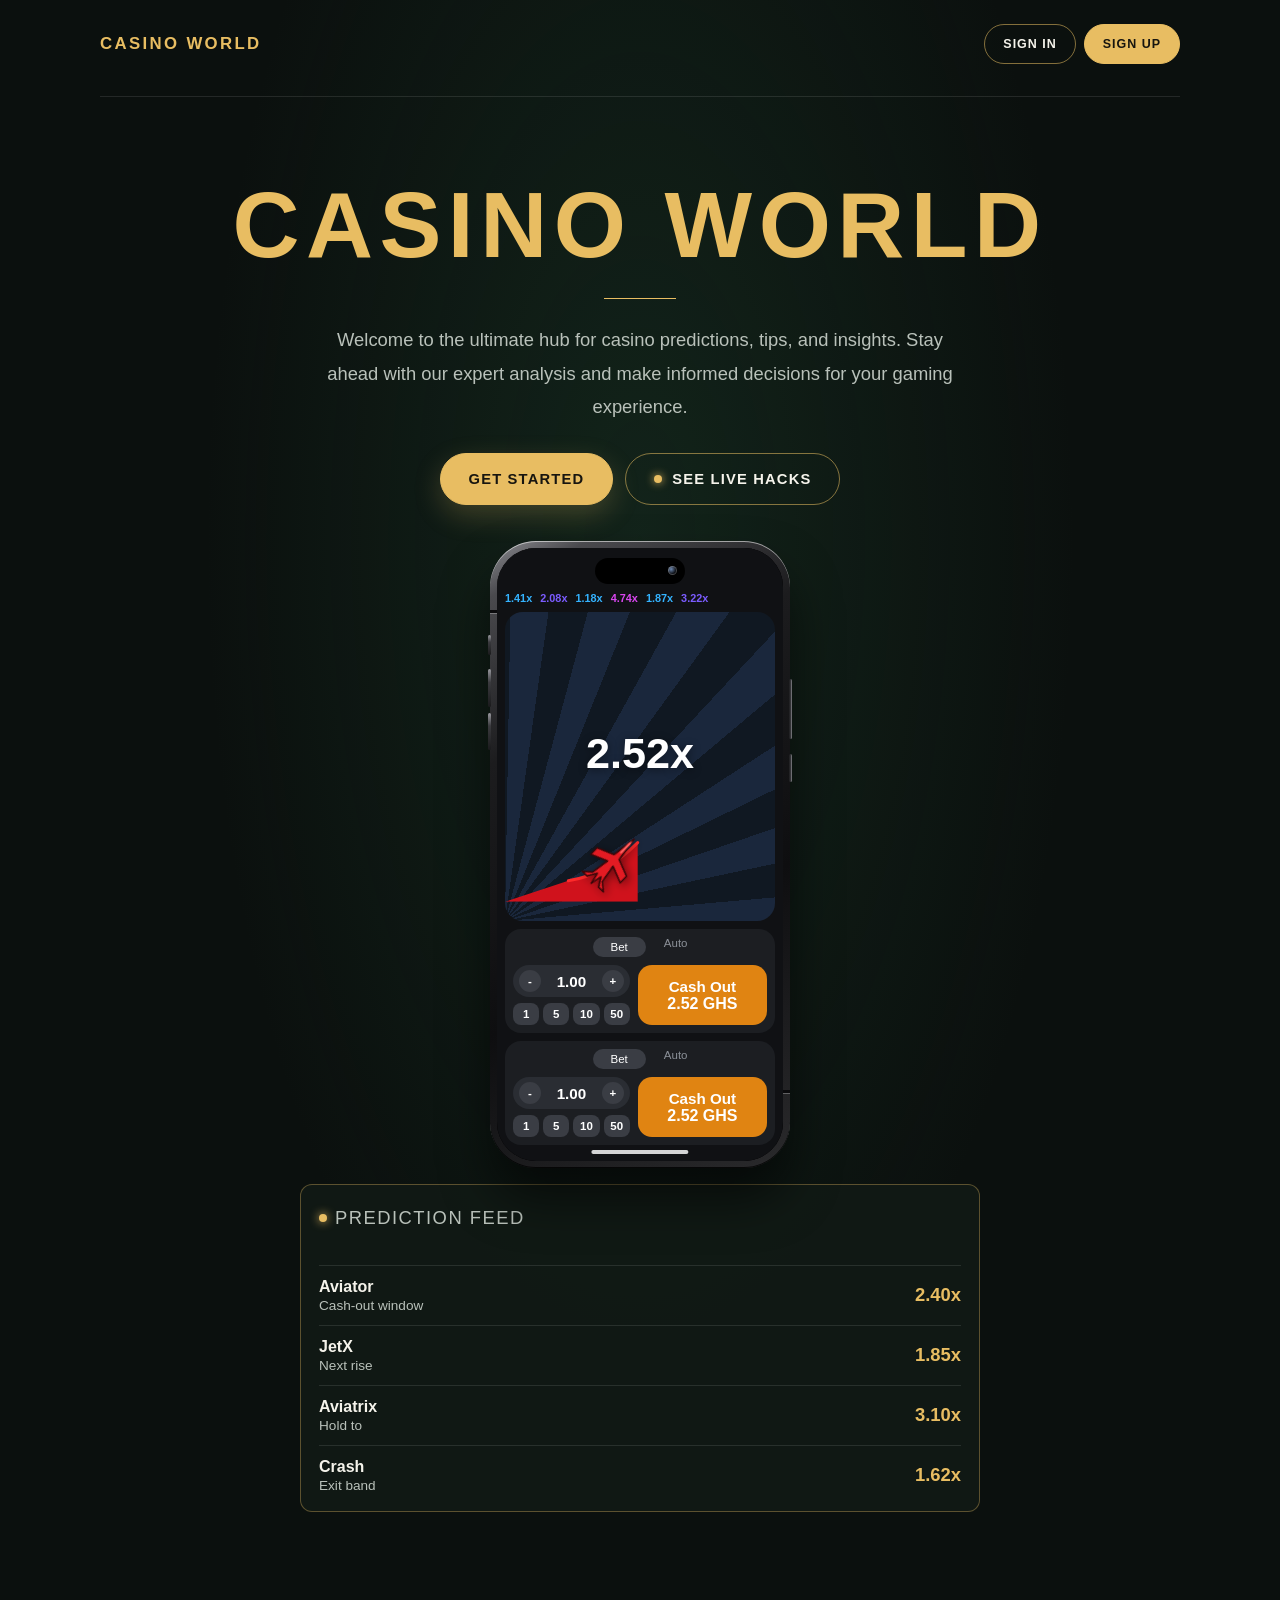
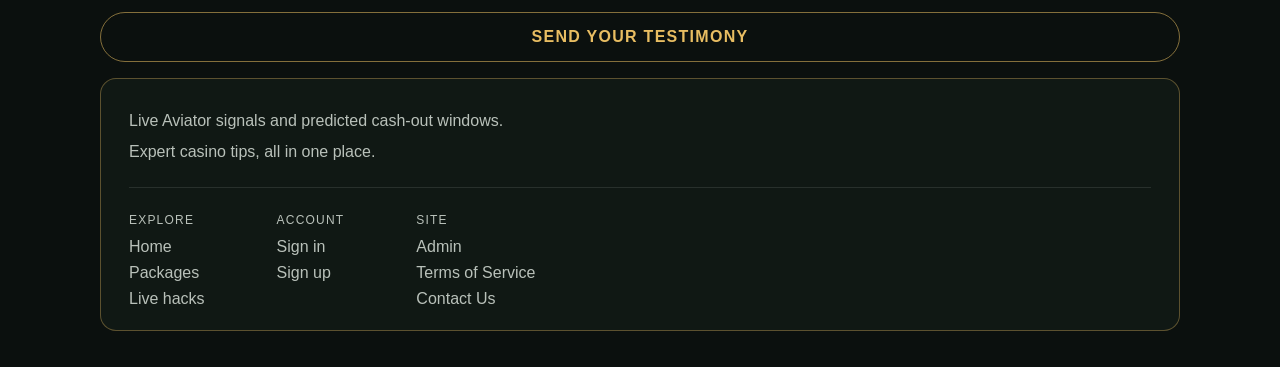
==== commit 050155e2: "Open See Live Hacks on the login page." ====
--- a/index.html
+++ b/index.html
@@ -25,7 +25,7 @@
             <p>Welcome to the ultimate hub for casino predictions, tips, and insights. Stay ahead with our expert analysis and make informed decisions for your gaming experience.</p>
              <div class="actions">
                 <a class="button" href="signup.html">Get Started</a>
-                <a class="button" href="country.html">See Live Hacks</a>
+                <a class="button" href="login.html">See Live Hacks</a>
              </div>
              <div class="home-phone" aria-hidden="true">
                 <div class="iphone-frame">
--- a/style.css
+++ b/style.css
@@ -596,23 +596,23 @@
         order: 2;
     }
 
+    .home .main-content > p {
+        order: 3;
+        margin-bottom: 18px;
+    }
+
+    .home .actions {
+        order: 4;
+    }
+
     .home .home-phone {
-        order: 3;
+        order: 5;
         width: min(78%, 280px);
         margin-top: 8px;
     }
 
     .home .signal {
         padding: 0;
-    }
-
-    .home .main-content > p {
-        order: 4;
-        margin-bottom: 18px;
-    }
-
-    .home .actions {
-        order: 5;
     }
 
     .home .feed {
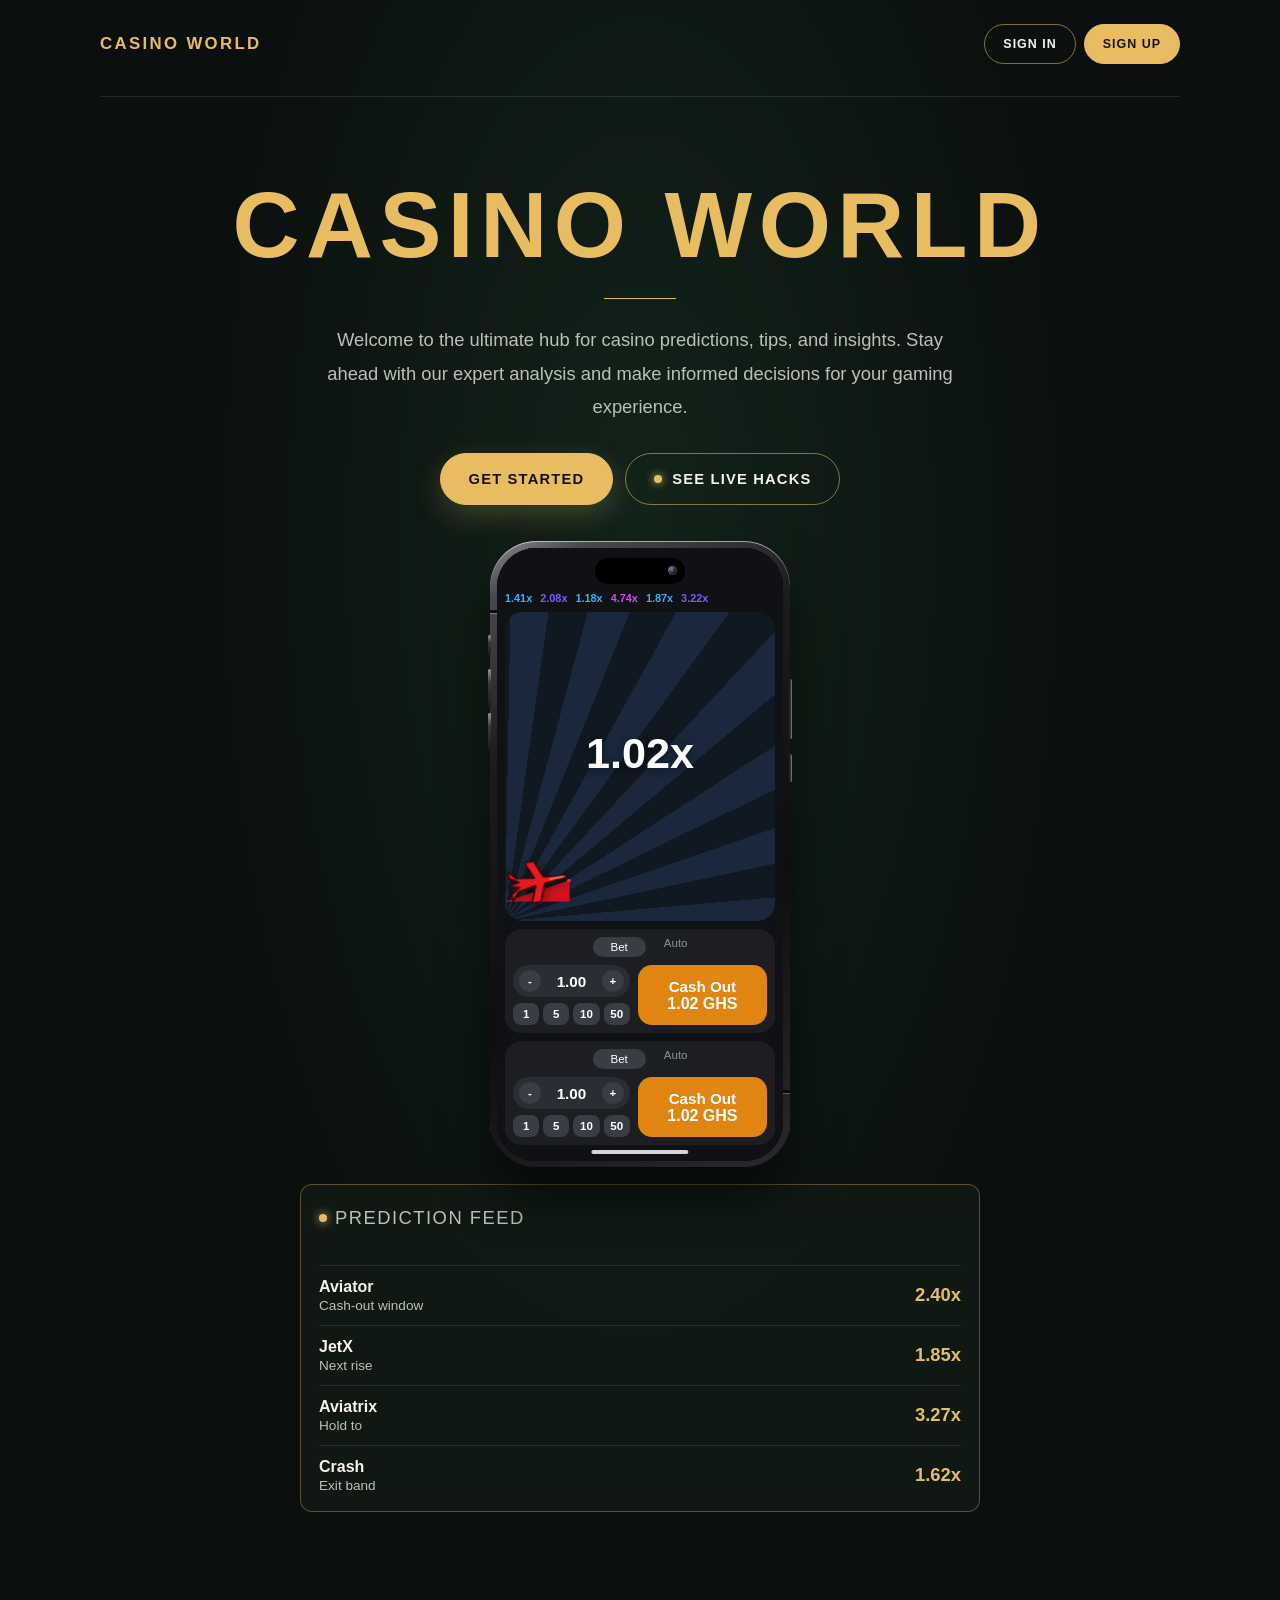
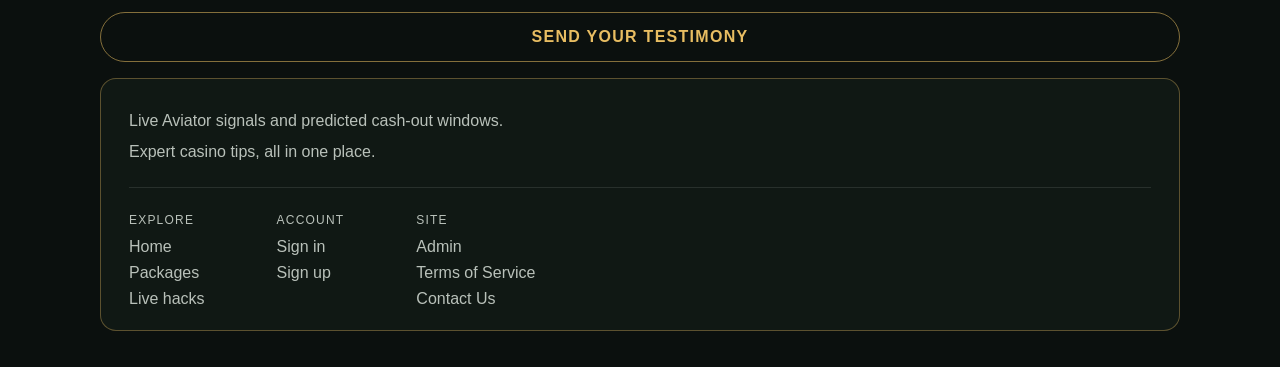
==== commit 525fc1f5: "Show the signed-in name and load package prices from Settings." ====
--- a/index.html
+++ b/index.html
@@ -12,7 +12,7 @@
         <!-- Header / nav -->
           <div class="header">
             <h2>CASINO WORLD</h2>
-            <nav class="header-actions">
+            <nav class="header-actions" id="home-account">
                 <a class="button" href="login.html">Sign In</a>
                 <a class="button" href="signup.html">Sign Up</a>
             </nav>
--- a/style.css
+++ b/style.css
@@ -81,6 +81,17 @@
     align-items: center;
     gap: 8px;
     margin-left: auto;
+    min-width: 0;
+}
+
+.header-name {
+    min-width: 0;
+    overflow: hidden;
+    color: var(--gold);
+    font-size: 0.92rem;
+    font-weight: 700;
+    text-overflow: ellipsis;
+    white-space: nowrap;
 }
 
 button,
@@ -716,6 +727,7 @@
 }
 
 .home .header a.button,
+.home .header button.button,
 .home .actions a.button,
 .home > button {
     border-radius: 999px;
@@ -723,10 +735,17 @@
     text-transform: uppercase;
 }
 
-.home .header a.button {
+.home .header a.button,
+.home .header button.button {
     min-height: 40px;
     padding: 0 18px;
     font-size: 0.78rem;
+}
+
+.home .header button.button {
+    border-color: var(--gold);
+    background: var(--gold);
+    color: #17150f;
 }
 
 .home .actions {
@@ -755,6 +774,7 @@
 }
 
 .home .header a.button:hover,
+.home .header button.button:hover,
 .home .actions a.button:hover,
 .home > button:hover {
     background: var(--gold);
@@ -1078,10 +1098,16 @@
         flex: 0 0 auto;
     }
 
-    .home .header a.button {
+    .home .header a.button,
+    .home .header button.button {
         min-height: 36px;
         padding: 0 10px;
         font-size: 0.68rem;
+    }
+
+    .header-name {
+        max-width: 9rem;
+        font-size: 0.78rem;
     }
 
     .header a.button {
@@ -1498,6 +1524,10 @@
     display: grid;
     grid-template-columns: repeat(2, minmax(0, 1fr));
     gap: 16px;
+}
+
+.settings-prices {
+    grid-column: 1 / -1;
 }
 
 .settings-card p {
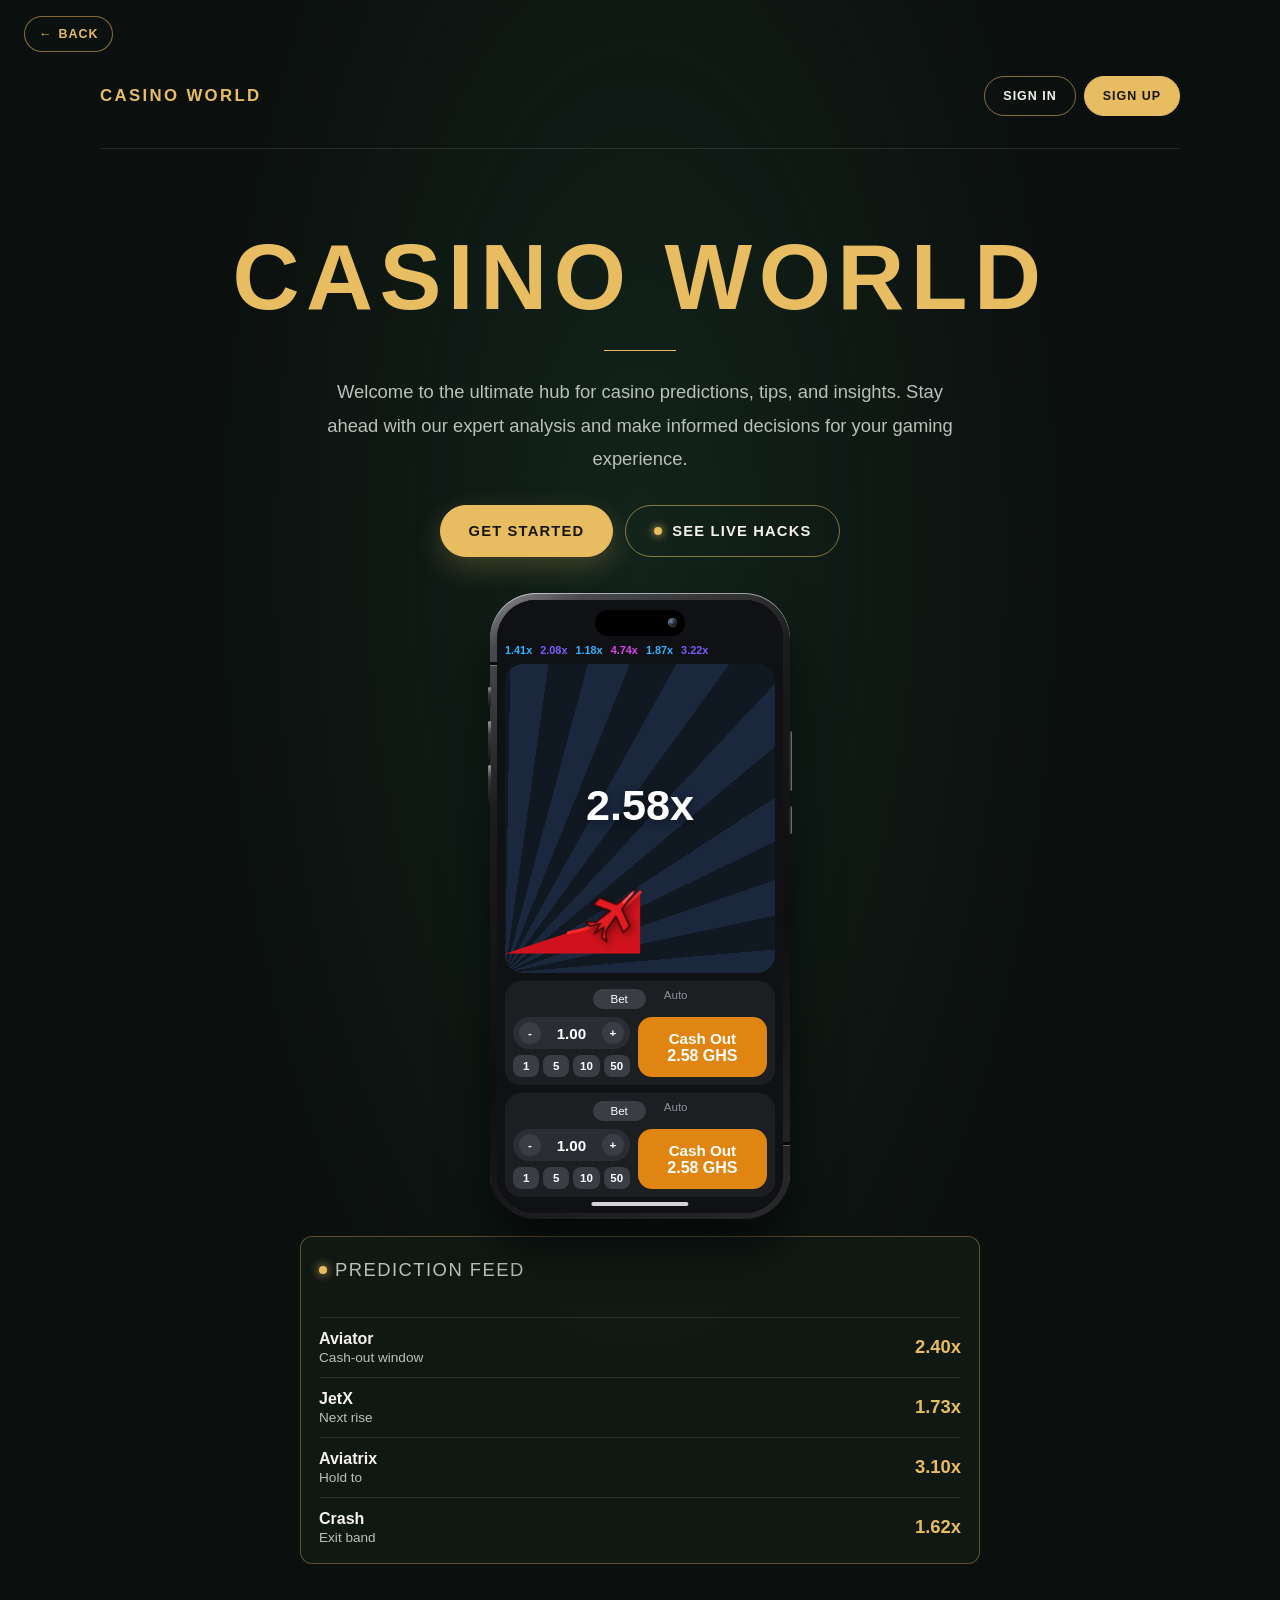
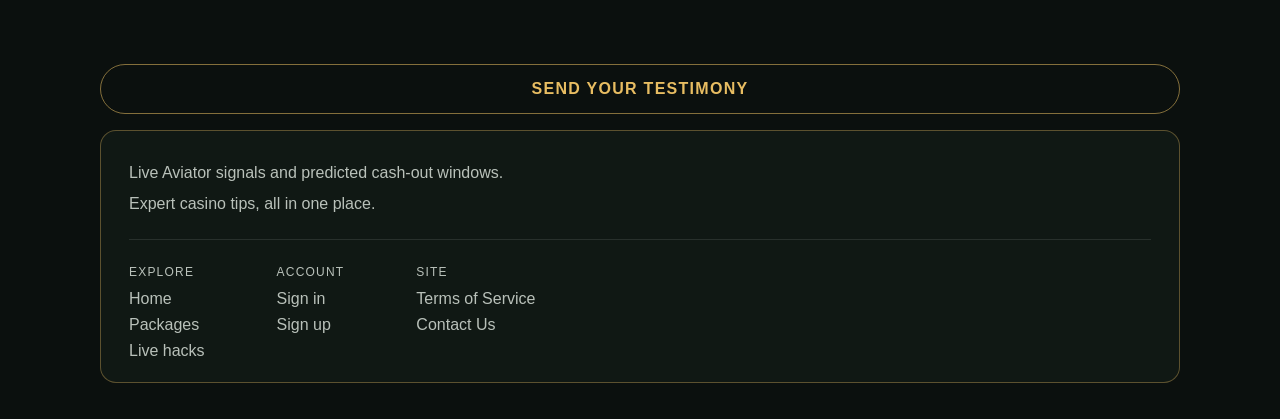
==== commit aabe9d31: "Save each user action in the shared database and remove the footer Admin link." ====
--- a/index.html
+++ b/index.html
@@ -165,7 +165,6 @@
                 </div>
                 <div>
                     <p class="footer-label">Site</p>
-                    <a href="admin.html">Admin</a>
                     <a href="#">Terms of Service</a>
                     <a href="#">Contact Us</a>
                 </div>
--- a/style.css
+++ b/style.css
@@ -726,6 +726,47 @@
     color: var(--gold);
 }
 
+.page-back {
+    display: inline-flex;
+    align-items: center;
+    gap: 6px;
+    width: auto;
+    min-height: 36px;
+    margin: 16px 0 0 24px;
+    padding: 0 14px;
+    border: 1px solid rgba(232, 189, 98, 0.55);
+    border-radius: 999px;
+    background: rgba(12, 18, 15, 0.92);
+    color: var(--gold);
+    font-size: 0.78rem;
+    font-weight: 700;
+    letter-spacing: 0.08em;
+    text-decoration: none;
+    text-transform: uppercase;
+}
+
+.page-back::before {
+    content: "←";
+}
+
+.page-back:hover {
+    background: rgba(232, 189, 98, 0.12);
+}
+
+body[data-session-page="yes"] .page-back {
+    position: fixed;
+    top: 16px;
+    left: 16px;
+    z-index: 12;
+    margin: 0;
+}
+
+@media (max-width: 560px) {
+    .page-back {
+        margin: 12px 0 0 16px;
+    }
+}
+
 .home .header a.button,
 .home .header button.button,
 .home .actions a.button,
@@ -849,6 +890,10 @@
     text-decoration: none;
 }
 
+.footer-nav a[hidden] {
+    display: none;
+}
+
 .footer-nav a:hover {
     color: var(--gold);
 }
@@ -996,6 +1041,16 @@
 
 button.copy:hover {
     background: rgba(232, 189, 98, 0.12);
+}
+
+button.copy.is-delete {
+    margin-left: 0;
+    border-color: #e24b4b;
+    color: #e24b4b;
+}
+
+button.copy.is-delete:hover {
+    background: rgba(226, 75, 75, 0.12);
 }
 
 .steps {
@@ -1230,6 +1285,308 @@
     color: var(--muted);
 }
 
+#partner-join-note {
+    margin: 0 0 12px;
+    color: var(--gold);
+}
+
+#partner-join-note.is-error {
+    color: #e24b4b;
+}
+
+.wait-popup {
+    position: fixed;
+    inset: 0;
+    z-index: 20;
+    display: flex;
+    align-items: center;
+    justify-content: center;
+    padding: 24px;
+    background: rgba(5, 8, 6, 0.78);
+    backdrop-filter: blur(7px);
+    animation: popup-fade 240ms ease;
+}
+
+.wait-popup[hidden] {
+    display: none;
+}
+
+.wait-popup-card {
+    position: relative;
+    width: min(100%, 380px);
+    padding: 28px 24px 24px;
+    overflow: hidden;
+    border: 1px solid rgba(232, 189, 98, 0.5);
+    border-radius: 18px;
+    background:
+        radial-gradient(ellipse at 50% 0%, rgba(232, 189, 98, 0.18), transparent 58%),
+        #101612;
+    box-shadow:
+        0 28px 70px rgba(0, 0, 0, 0.48),
+        inset 0 1px 0 rgba(255, 236, 196, 0.22);
+    text-align: center;
+    animation: popup-rise 460ms cubic-bezier(0.2, 0.8, 0.2, 1);
+}
+
+.wait-popup-card::after {
+    content: "";
+    position: absolute;
+    inset: 0;
+    background: linear-gradient(115deg, transparent 32%, rgba(232, 189, 98, 0.16), transparent 68%);
+    transform: translateX(-120%);
+    animation: popup-sheen 2.6s ease 0.35s both;
+    pointer-events: none;
+}
+
+.wait-signal {
+    position: relative;
+    width: 76px;
+    height: 76px;
+    margin: 0 auto 14px;
+}
+
+.wait-signal span {
+    position: absolute;
+    inset: 12px;
+    border: 1.5px solid rgba(232, 189, 98, 0.75);
+    border-radius: 50%;
+    animation: signal-pulse 2.6s ease-out infinite;
+}
+
+.wait-signal span:nth-child(2) {
+    animation-delay: 0.85s;
+}
+
+.wait-signal span:nth-child(3) {
+    animation-delay: 1.7s;
+}
+
+.wait-signal i {
+    position: absolute;
+    top: 50%;
+    left: 50%;
+    width: 12px;
+    height: 12px;
+    margin: -6px 0 0 -6px;
+    border-radius: 50%;
+    background: var(--gold);
+    box-shadow: 0 0 14px var(--gold);
+}
+
+.wait-popup.is-connecting .wait-signal span {
+    animation-duration: 1.45s;
+}
+
+.wait-popup.is-connecting .wait-timer {
+    animation: timer-glow 1s ease-in-out infinite;
+}
+
+.wait-popup-card .kicker {
+    margin: 0;
+    color: var(--gold);
+    font-size: 0.75rem;
+    font-weight: 700;
+    letter-spacing: 0.12em;
+    text-transform: uppercase;
+}
+
+.wait-popup-card h2 {
+    margin: 8px 0 12px;
+    color: var(--gold);
+}
+
+.wait-popup-card p {
+    margin: 0 0 20px;
+    color: var(--muted);
+    line-height: 1.5;
+}
+
+.wait-popup-card p.wait-timer,
+.session-hold p.wait-timer {
+    margin: 0;
+    color: var(--gold);
+    font-size: 2rem;
+    font-weight: 700;
+    letter-spacing: 0.08em;
+    font-variant-numeric: tabular-nums;
+}
+
+.wait-popup-card button {
+    width: 100%;
+}
+
+.application-actions {
+    display: flex;
+    flex-wrap: wrap;
+    gap: 8px;
+}
+
+.application-actions button.copy {
+    margin-left: 0;
+}
+
+.proof-shot {
+    display: block;
+    width: 72px;
+    height: 72px;
+    object-fit: cover;
+    border-radius: 8px;
+    cursor: pointer;
+}
+
+.proof-view {
+    position: fixed;
+    inset: 0;
+    z-index: 30;
+    display: flex;
+    flex-direction: column;
+    align-items: center;
+    justify-content: center;
+    gap: 16px;
+    padding: 24px;
+    background: rgba(5, 8, 6, 0.84);
+    backdrop-filter: blur(8px);
+    animation: popup-fade 240ms ease;
+}
+
+.proof-view[hidden] {
+    display: none;
+}
+
+.proof-view img {
+    order: 1;
+    max-width: min(100%, 720px);
+    max-height: 75vh;
+    border: 1px solid rgba(232, 189, 98, 0.5);
+    border-radius: 14px;
+    box-shadow: 0 28px 70px rgba(0, 0, 0, 0.5);
+    animation: popup-rise 460ms cubic-bezier(0.2, 0.8, 0.2, 1);
+}
+
+.proof-view button {
+    order: 2;
+    min-width: 140px;
+    border-color: rgba(232, 189, 98, 0.7);
+    background: rgba(232, 189, 98, 0.12);
+    color: var(--gold);
+    animation: popup-rise 520ms cubic-bezier(0.2, 0.8, 0.2, 1);
+}
+
+@keyframes popup-fade {
+    from {
+        opacity: 0;
+    }
+    to {
+        opacity: 1;
+    }
+}
+
+@keyframes popup-rise {
+    from {
+        opacity: 0;
+        transform: translateY(22px) scale(0.94);
+    }
+    to {
+        opacity: 1;
+        transform: none;
+    }
+}
+
+@keyframes popup-sheen {
+    from {
+        transform: translateX(-120%);
+    }
+    to {
+        transform: translateX(120%);
+    }
+}
+
+@keyframes signal-pulse {
+    0% {
+        transform: scale(0.45);
+        opacity: 0.9;
+    }
+    100% {
+        transform: scale(1.55);
+        opacity: 0;
+    }
+}
+
+@keyframes timer-glow {
+    0%,
+    100% {
+        text-shadow: 0 0 0 transparent;
+    }
+    50% {
+        text-shadow: 0 0 18px rgba(232, 189, 98, 0.7);
+    }
+}
+
+@media (prefers-reduced-motion: reduce) {
+    .wait-popup,
+    .wait-popup-card,
+    .wait-popup-card::after,
+    .wait-signal span,
+    .wait-popup.is-connecting .wait-timer,
+    .proof-view,
+    .proof-view img,
+    .proof-view button {
+        animation: none;
+    }
+}
+
+body[data-session-page="yes"] {
+    margin: 0;
+    background: #000;
+}
+
+.session-hold {
+    min-height: 100vh;
+    display: flex;
+    flex-direction: column;
+    align-items: center;
+    justify-content: center;
+    padding: 24px;
+    text-align: center;
+}
+
+.session-hold[hidden] {
+    display: none;
+}
+
+.session-hold .kicker {
+    margin: 0;
+    color: var(--gold);
+    font-size: 0.75rem;
+    font-weight: 700;
+    letter-spacing: 0.12em;
+    text-transform: uppercase;
+}
+
+.session-hold h1 {
+    margin: 8px 0 12px;
+    color: var(--gold);
+}
+
+.session-hold p {
+    max-width: 360px;
+    margin: 0 0 16px;
+    color: var(--muted);
+    line-height: 1.5;
+}
+
+.live-frame {
+    position: fixed;
+    inset: 0;
+    width: 100%;
+    height: 100%;
+    border: 0;
+}
+
+.live-frame[hidden] {
+    display: none;
+}
+
 .partner-access .back-link {
     display: flex;
     width: 100%;
@@ -1268,6 +1625,11 @@
 .login-container input:focus {
     border-color: var(--gold);
     outline: 2px solid rgba(232, 189, 98, 0.35);
+}
+
+.login-container input::placeholder {
+    color: var(--muted);
+    opacity: 1;
 }
 
 .login-container button[type="submit"] {
@@ -1493,6 +1855,7 @@
 .revenue-section h2,
 .testimonies h2,
 .partner-add h2,
+.members-panel h2,
 .settings-card h2 {
     margin: 0 0 8px;
     color: var(--gold);
@@ -1616,6 +1979,42 @@
     font-weight: 700;
 }
 
+.payout-card h2 {
+    margin: 0 0 8px;
+    color: var(--gold);
+}
+
+.payout-amounts {
+    display: grid;
+    grid-template-columns: repeat(2, minmax(0, 1fr));
+    gap: 16px;
+    margin: 8px 0 16px;
+}
+
+.payout-amounts h3 {
+    margin: 0;
+}
+
+.payout-card .amount {
+    margin: 8px 0 0;
+}
+
+#payout-note,
+#payout-signed-out {
+    margin: 0 0 16px;
+}
+
+button:disabled {
+    opacity: 0.55;
+    cursor: default;
+    transform: none;
+}
+
+button:disabled:hover {
+    background: transparent;
+    transform: none;
+}
+
 .admin .card p:last-child {
     margin: 0;
 }
@@ -1663,6 +2062,34 @@
 
 .members-panel {
     margin-bottom: 40px;
+}
+
+[data-application-card][hidden] {
+    display: none;
+}
+
+@media (max-width: 560px) {
+    [data-application-card] .members thead {
+        display: none;
+    }
+
+    [data-application-card] .members,
+    [data-application-card] .members tbody,
+    [data-application-card] .members tr,
+    [data-application-card] .members td {
+        display: block;
+        width: 100%;
+    }
+
+    [data-application-card] .members tr {
+        padding: 8px 0 16px;
+        border-top: 1px solid rgba(255, 255, 255, 0.1);
+    }
+
+    [data-application-card] .members td {
+        padding: 8px 0;
+        border-top: 0;
+    }
 }
 
 .member-search {
@@ -1743,6 +2170,52 @@
     color: var(--gold);
 }
 
+.referral-share h2 {
+    margin: 0 0 8px;
+    color: var(--gold);
+}
+
+.referral-share .referral-code {
+    margin: 0 0 8px;
+    color: var(--gold);
+    font-weight: 700;
+    letter-spacing: 0.08em;
+}
+
+.referral-link {
+    margin: 0 0 16px;
+    overflow-wrap: anywhere;
+}
+
+.referral-copy {
+    display: flex;
+    flex-direction: column;
+    align-items: flex-start;
+    gap: 8px;
+    min-width: 160px;
+}
+
+.referral-url {
+    display: block;
+    max-width: 220px;
+    overflow: hidden;
+    text-overflow: ellipsis;
+    white-space: nowrap;
+}
+
+.referral-copy button.copy {
+    width: auto;
+    margin-left: 0;
+}
+
+.referral-share .copy {
+    margin-left: 0;
+}
+
+#copy-referral[hidden] {
+    display: none;
+}
+
 .referral-pill {
     display: inline-flex;
     padding: 4px 12px;
@@ -1751,6 +2224,41 @@
     color: var(--gold);
     font-size: 0.85rem;
     font-weight: 600;
+}
+
+.commission-input {
+    width: 5.5rem;
+    min-height: 36px;
+    margin: 0;
+    padding: 0 10px;
+    border: 1px solid rgba(255, 255, 255, 0.18);
+    border-radius: 7px;
+    background: #0b100e;
+    color: #f5f3eb;
+    font: inherit;
+}
+
+.commission-input:focus {
+    border-color: var(--gold);
+    outline: 2px solid rgba(232, 189, 98, 0.35);
+}
+
+.commission-lock {
+    display: flex;
+    align-items: center;
+    gap: 8px;
+}
+
+.commission-lock button.copy {
+    margin-left: 0;
+}
+
+.commission-lock button[hidden] {
+    display: none;
+}
+
+.commission-input:disabled {
+    opacity: 0.55;
 }
 
 .members-empty {
@@ -1836,17 +2344,22 @@
     }
 
     .admin-nav {
+        flex-wrap: wrap;
         width: 100%;
-        justify-content: space-between;
+        justify-content: flex-start;
     }
 
     .admin-nav button,
     .admin-nav a.button {
-        flex: 1 1 0;
+        flex: 1 1 auto;
         min-width: 0;
         min-height: 36px;
-        padding: 0 6px;
+        padding: 0 10px;
         font-size: 0.68rem;
+    }
+
+    .payout-amounts {
+        grid-template-columns: 1fr;
     }
 
     .admin-intro {
